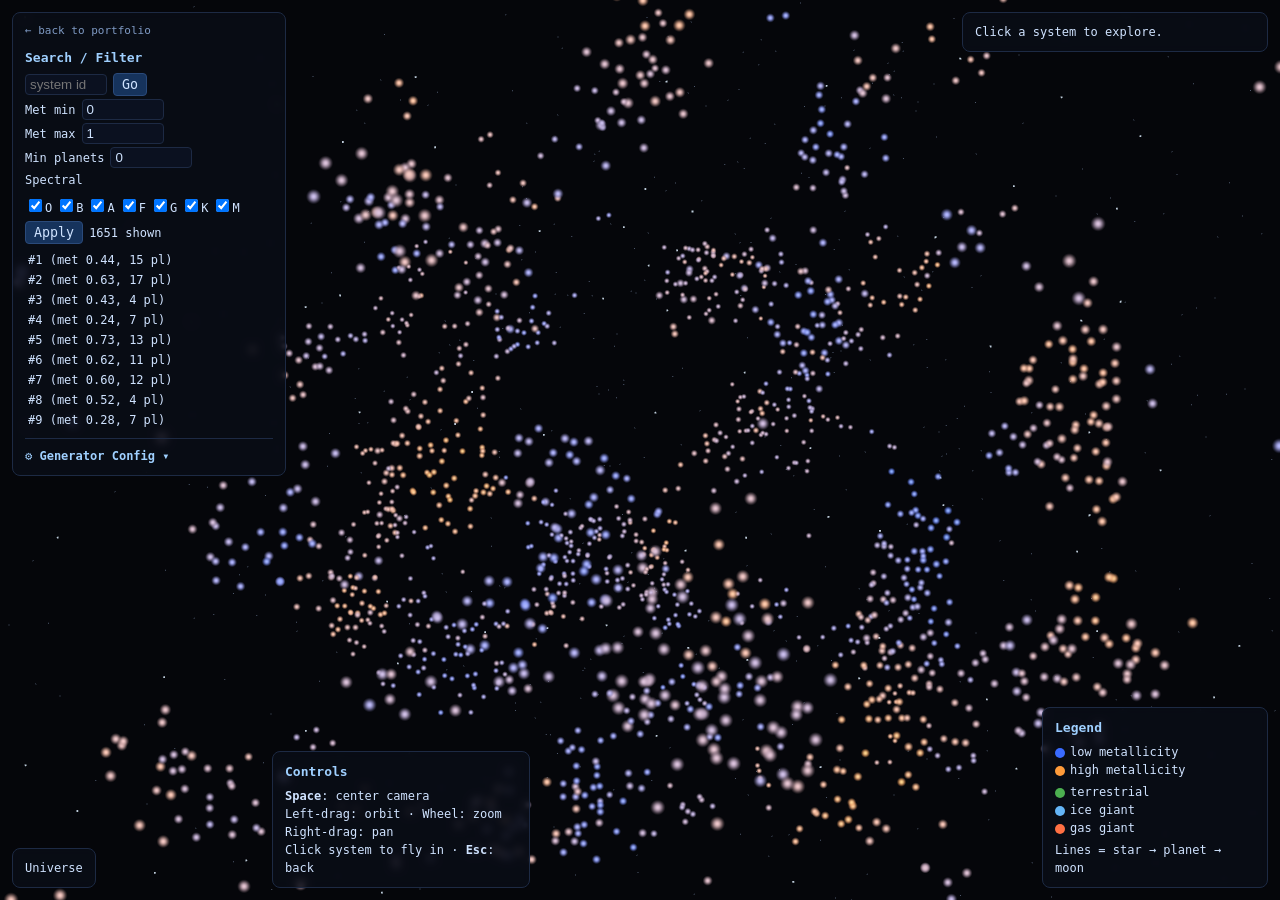
==== html/index.html @ fc5ebceb "Update web viewer to the version used on the portfolio site Replaces html/universe.html with the por" ====
<!DOCTYPE html>
<html lang="en">
<head>
<meta charset="utf-8"/>
<meta name="viewport" content="width=device-width, initial-scale=1"/>
<title>Procedural Galaxy Explorer</title>
<style>
html,body{margin:0;height:100%;background:#05060a;color:#cfe3ff;
  font-family:ui-monospace,Menlo,Consolas,monospace;overflow:hidden}
#container{position:fixed;inset:0}
.panel{position:fixed;background:rgba(10,14,24,0.82);border:1px solid #1d2a44;
  border-radius:8px;padding:10px 12px;backdrop-filter:blur(4px);font-size:12px;line-height:1.5}
#info{top:12px;right:12px;width:280px;max-height:72vh;overflow:auto}
#search{top:12px;left:12px;width:248px;max-height:90vh;overflow:auto}
#breadcrumb{bottom:12px;left:12px}
#legend{bottom:12px;right:12px;width:200px}
#controls{bottom:12px;left:272px;width:232px}
#tooltip{position:fixed;display:none;pointer-events:none;background:rgba(10,14,24,0.9);
  border:1px solid #2a4a7a;border-radius:6px;padding:4px 7px;font-size:11px;color:#cfe3ff;z-index:10}
h3{margin:0 0 6px;font-size:13px;color:#9fd0ff}
hr{border:none;border-top:1px solid #1d2a44;margin:8px 0}
table{border-collapse:collapse;width:100%}
td{padding:1px 4px;vertical-align:top}
td.k{color:#7f9bc4;width:44%}
input[type=number],input[type=text]{width:72px;background:#0b1120;color:#cfe3ff;
  border:1px solid #1d2a44;border-radius:4px;padding:2px 4px}
input.wide{width:90px}
button{background:#16335c;color:#cfe3ff;border:1px solid #2a4a7a;border-radius:4px;
  padding:3px 8px;cursor:pointer;font-family:inherit}
button:hover{background:#1d447d}
button:disabled{opacity:0.5;cursor:not-allowed}
.sw{display:inline-block;width:10px;height:10px;border-radius:50%;margin-right:5px;vertical-align:middle}
#matchList{margin-top:6px;max-height:180px;overflow:auto}
#matchList div{cursor:pointer;padding:1px 3px;border-radius:3px}
#matchList div:hover{background:#16335c}
label{display:inline-block;margin:1px 4px 1px 0}
.row{display:flex;gap:6px;align-items:center;margin:3px 0;flex-wrap:wrap}
.row span{white-space:nowrap}
#cfgToggle{cursor:pointer;user-select:none;color:#9fd0ff;font-weight:bold}
#cfgBody{display:none;margin-top:6px}
#cfgBody.open{display:block}
#regenBtn{margin-top:8px;width:100%}
#statsLine{margin-top:5px;color:#7f9bc4;font-size:11px}
#loading{position:fixed;inset:0;z-index:100;background:#05060a;
  display:flex;align-items:center;justify-content:center;flex-direction:column;gap:14px}
#loading h2{color:#9fd0ff;margin:0;font-size:16px;font-family:ui-monospace,Menlo,Consolas,monospace}
#loading-detail{color:#7f9bc4;font-size:11px;min-height:14px}
.spinner{width:36px;height:36px;border:3px solid #1d2a44;border-top-color:#9fd0ff;
  border-radius:50%;animation:spin 0.8s linear infinite}
@keyframes spin{to{transform:rotate(360deg)}}
.body-item{cursor:pointer;padding:2px 5px;border-radius:3px;display:flex;gap:6px;align-items:center}
.body-item:hover{background:#16335c}
.body-item.sel{background:#1d447d}
</style>
</head>
<body>

<div id="loading">
  <div class="spinner"></div>
  <h2>Generating Galaxy…</h2>
  <div id="loading-detail"></div>
</div>

<div id="container"></div>
<div id="tooltip"></div>

<div id="search" class="panel">
  <a href="/projects/galaxy/" style="display:block;margin-bottom:8px;color:#7f9bc4;font-size:11px;text-decoration:none;">← back to portfolio</a>
  <h3>Search / Filter</h3>
  <div class="row"><input id="sysId" type="text" placeholder="system id"/><button id="goId">Go</button></div>
  <div class="row"><span>Met min</span><input id="metMin" type="number" step="0.05" min="0" max="1" value="0"/></div>
  <div class="row"><span>Met max</span><input id="metMax" type="number" step="0.05" min="0" max="1" value="1"/></div>
  <div class="row"><span>Min planets</span><input id="minP" type="number" min="0" max="20" value="0"/></div>
  <div class="row"><span>Spectral</span><span id="specBoxes"></span></div>
  <div class="row"><button id="applyF">Apply</button><span id="matchCount"></span></div>
  <div id="matchList"></div>

  <hr/>

  <div id="cfgToggle">⚙ Generator Config ▾</div>
  <div id="cfgBody">
    <div class="row"><span>Seed</span><input id="cfg-seed" type="number" value="125" class="wide"/></div>
    <div class="row"><span>Cluster scale</span><input id="cfg-clusterScale" type="number" step="0.5" min="0.5" value="5" class="wide"/></div>
    <div class="row"><span>Noise octaves</span><input id="cfg-octaves" type="number" min="1" max="6" value="1" class="wide"/></div>
    <div class="row"><span>Lattice res</span><input id="cfg-latticeRes" type="number" min="10" max="80" value="50" class="wide"/></div>
    <div class="row"><span>Density thresh</span><input id="cfg-densityThresh" type="number" step="0.05" min="0" max="1" value="0.5" class="wide"/></div>
    <div class="row"><span>H thresh</span><input id="cfg-HThresh" type="number" step="0.05" min="0" max="1" value="0.3" class="wide"/></div>
    <div class="row"><span>He thresh</span><input id="cfg-HeThresh" type="number" step="0.05" min="0" max="1" value="0.3" class="wide"/></div>
    <div class="row"><span>Max stars/sys</span><input id="cfg-maxStars" type="number" min="1" max="3" value="3" class="wide"/></div>
    <div class="row"><span>Min orbit (AU)</span><input id="cfg-minOrbit" type="number" step="0.01" min="0.01" value="0.05" class="wide"/></div>
    <div class="row"><span>Max orbit (AU)</span><input id="cfg-maxOrbit" type="number" min="1" value="30" class="wide"/></div>
    <div class="row"><span>Rotation</span><input id="cfg-rotSpeed" type="number" step="0.1" min="0" max="5" value="0.5" class="wide"/></div>
    <button id="regenBtn">↻ Regenerate</button>
    <div id="statsLine"></div>
  </div>
</div>

<div id="info" class="panel">Click a system to explore.</div>

<div id="breadcrumb" class="panel">
  <span id="crumb">Universe</span>
  <button id="backBtn" style="display:none">&#8592; Back</button>
</div>

<div id="controls" class="panel">
  <h3>Controls</h3>
  <div><b>Space</b>: center camera</div>
  <div>Left-drag: orbit &middot; Wheel: zoom</div>
  <div>Right-drag: pan</div>
  <div>Click system to fly in &middot; <b>Esc</b>: back</div>
</div>

<div id="legend" class="panel">
  <h3>Legend</h3>
  <div><span class="sw" style="background:#3a6bff"></span>low metallicity</div>
  <div><span class="sw" style="background:#ff9b3a"></span>high metallicity</div>
  <div style="margin-top:4px"><span class="sw" style="background:#4caf50"></span>terrestrial</div>
  <div><span class="sw" style="background:#64b5f6"></span>ice giant</div>
  <div><span class="sw" style="background:#ff7043"></span>gas giant</div>
  <div style="margin-top:4px">Lines = star → planet → moon</div>
</div>

<script src="./viewer/three.min.js"></script>
<script src="./viewer/OrbitControls.js"></script>
<script>
'use strict';

// xorshift32 algorithm
function makePRNG(seed) {
  let s = ((seed | 0) >>> 0) || 1;
  function next() {
    s ^= s << 13; s ^= s >>> 17; s ^= s << 5;
    return (s >>> 0) / 4294967296;
  }
  return {
    next,
      // returns seeded random num between [a,b)
    uniform(a, b) { return a + next() * (b - a); },
      // returns random integer between [lo,hi)
    int(lo, hi)   { return lo + ((next() * (hi - lo)) | 0); },
      // fisher-yates :: seeded array shuffle
    shuffle(arr) { 
      for (let i = arr.length - 1; i > 0; i--) {
        const j = (next() * (i + 1)) | 0;
        const t = arr[i]; arr[i] = arr[j]; arr[j] = t;
      }
    },
      // Knuth's algorithm returns values whose average tends to lam
      // lambda is both mean and variance so larger numbers produce a bigger standard deviation (sqrt(lam))
    poisson(lam) {
      if (lam <= 0) return 0;
      const L = Math.exp(-Math.min(lam, 500));
      let k = 0, p = 1;
      do { k++; p *= next(); } while (p > L && k < 200);
      return k - 1;
    }
  };
}

  // Perlin's ORIGINAL (wow) permutation table
const _PBASE = [
  151,160,137, 91, 90, 15,131, 13,201, 95, 96, 53,194,233,  7,225,
  140, 36,103, 30, 69,142,  8, 99, 37,240, 21, 10, 23,190,  6,148,
  247,120,234, 75,  0, 26,197, 62, 94,252,219,203,117, 35, 11, 32,
   57,177, 33, 88,237,149, 56, 87,174, 20,125,136,171,168, 68,175,
   74,165, 71,134,139, 48, 27,166, 77,146,158,231, 83,111,229,122,
   60,211,133,230,220,105, 92, 41, 55, 46,245, 40,244,102,143, 54,
   65, 25, 63,161,  1,216, 80, 73,209, 76,132,187,208, 89, 18,169,
  200,196,135,130,116,188,159, 86,164,100,109,198,173,186,  3, 64,
   52,217,226,250,124,123,  5,202, 38,147,118,126,255, 82, 85,212,
  207,206, 59,227, 47, 16, 58, 17,182,189, 28, 42,223,183,170,213,
  119,248,152,  2, 44,154,163, 70,221,153,101,155,167, 43,172,  9,
  129, 22, 39,253, 19, 98,108,110, 79,113,224,232,178,185,112,104,
  218,246, 97,228,251, 34,242,193,238,210,144, 12,191,179,162,241,
   81, 51,145,235,249, 14,239,107, 49,192,214, 31,181,199,106,157,
  184, 84,204,176,115,121, 50, 45,127,  4,150,254,138,236,205, 93,
  222,114, 67, 29, 24, 72,243,141,128,195, 78, 66,215, 61,156,180
];

  // typed array containing permutation table twice, one after each other to avoid overflow
const _P = new Uint8Array(512);
for (let i = 0; i < 256; i++) _P[i] = _P[i + 256] = _PBASE[i];

  // smooths the blend factors such that 1x1x1 cube seams aren't clear sudden changes in angle
function _fade(t) { return t * t * t * (t * (t * 6 - 15) + 10); }
  // uses lerp to return value of t between a,b where t=0 is a, t=1 is b, t=0.5 is half way
function _lp(t, a, b) { return a + t * (b - a); }
function _grad(h, x, y, z) {
  h &= 15;
  const u = h < 8 ? x : y, v = h < 4 ? y : (h === 12 || h === 14 ? x : z);
  return ((h & 1) ? -u : u) + ((h & 2) ? -v : v);
}
function _raw3(x, y, z) {
  const xi = Math.floor(x) & 255, yi = Math.floor(y) & 255, zi = Math.floor(z) & 255;
  const xf = x - Math.floor(x), yf = y - Math.floor(y), zf = z - Math.floor(z);
  const u = _fade(xf), v = _fade(yf), w = _fade(zf);
  const A = _P[xi]+yi, B = _P[xi+1]+yi;
  const AA = _P[A]+zi, AB = _P[A+1]+zi, BA = _P[B]+zi, BB = _P[B+1]+zi;
  return _lp(w,
    _lp(v, _lp(u,_grad(_P[AA],   xf,   yf,   zf),_grad(_P[BA],   xf-1,yf,   zf)),
           _lp(u,_grad(_P[AB],   xf,   yf-1, zf),_grad(_P[BB],   xf-1,yf-1,zf))),
    _lp(v, _lp(u,_grad(_P[AA+1],xf,   yf,   zf-1),_grad(_P[BA+1],xf-1,yf,   zf-1)),
           _lp(u,_grad(_P[AB+1],xf,   yf-1, zf-1),_grad(_P[BB+1],xf-1,yf-1,zf-1))));
}
function perlin01(x, y, z, base, octaves) {
  let val = 0, amp = 1, freq = 1, maxA = 0;
  for (let o = 0; o < octaves; o++) {
    val += _raw3(x*freq + base, y*freq + base, z*freq + base) * amp;
    maxA += amp; amp *= 0.5; freq *= 2;
  }
  return (val / maxA + 1) * 0.5;
}

function generateLattice(cfg) {
  const {seed, clusterScale, elementOctaves, latticeResolution: N} = cfg;
  const steps = new Float64Array(N);
  for (let i = 0; i < N; i++)
    steps[i] = Math.round(i / (N-1) * clusterScale * 100) / 100;

  const size = N*N*N;
  const density=new Float32Array(size), H=new Float32Array(size), He=new Float32Array(size),
        C=new Float32Array(size), O=new Float32Array(size), met=new Float32Array(size);

  for (let zi=0; zi<N; zi++) for (let yi=0; yi<N; yi++) for (let xi=0; xi<N; xi++) {
    const idx = zi*N*N + yi*N + xi;
    const sx=steps[xi], sy=steps[yi], sz=steps[zi];
    const d = perlin01(sx, sy, sz, seed+6, elementOctaves);
    density[idx] = d;
    C[idx]   = perlin01(sx, sy, sz, seed+1, elementOctaves) * d;
    O[idx]   = perlin01(sx, sy, sz, seed+2, elementOctaves) * d;
    He[idx]  = perlin01(sx, sy, sz, seed+3, elementOctaves) * d;
    H[idx]   = perlin01(sx, sy, sz, seed+4, elementOctaves) * d;
    met[idx] = perlin01(sx, sy, sz, seed+5, elementOctaves);
  }
  return {density, H, He, C, O, met, N, steps};
}

function generateSystems(lattice, rng, cfg) {
  const {density, H, He, C, O, met, N} = lattice;
  const {densityThreshold, HThreshold, HeThreshold} = cfg;
  const universeSize = 1000;
  const cellSize = universeSize / N;

  const candidates = [];
  for (let idx = 0; idx < N*N*N; idx++) {
    if (density[idx] <= densityThreshold) continue;
    if (H[idx] <= HThreshold) continue;
    if (He[idx] <= HeThreshold) continue;
    candidates.push(idx);
  }
  rng.shuffle(candidates);

  const systems = [];
  for (const idx of candidates) {
    if (rng.next() > density[idx] * H[idx] * He[idx]) continue;
    const zi=(idx/(N*N))|0, rem=idx%(N*N), yi=(rem/N)|0, xi=rem%N;
    const maxOff = cellSize * 0.4;
    systems.push({
      id: systems.length+1,
      x: xi*cellSize + rng.uniform(-maxOff, maxOff),
      y: yi*cellSize + rng.uniform(-maxOff, maxOff),
      z: zi*cellSize + rng.uniform(-maxOff, maxOff),
      density: density[idx], H: H[idx], He: He[idx],
      C: C[idx], O: O[idx], metallicity: met[idx]
    });
  }
  return systems;
}

function _powerLawIntegral(lo, hi, alpha) {
  if (alpha === 1) return Math.log(hi/lo);
  const e = 1-alpha; return (Math.pow(hi,e)-Math.pow(lo,e))/e;
}

function _samplePL(rng, lo, hi, alpha) {
  const e = 1-alpha;
  return Math.pow(Math.pow(lo,e)+rng.next()*(Math.pow(hi,e)-Math.pow(lo,e)), 1/e);
}

function _starMass(rng) {
  const lW = _powerLawIntegral(0.179, 0.50, 1.3);
  const hW = Math.pow(0.5, 2.3-1.3) * _powerLawIntegral(0.50, 31.0, 2.3);
  return rng.next() < lW/(lW+hW)
    ? _samplePL(rng, 0.179, 0.50, 1.3)
    : _samplePL(rng, 0.50, 31.0, 2.3);
}

function _starLuminosity(m) {
  const lm = Math.log10(m);
  if (m <= 0.45) return Math.pow(10, 2.028*lm - 0.976);
  if (m <= 0.72) return Math.pow(10, 4.572*lm - 0.102);
  if (m <= 1.05) return Math.pow(10, 5.743*lm - 0.007);
  if (m <= 2.40) return Math.pow(10, 4.329*lm + 0.010);
  if (m <= 7.0)  return Math.pow(10, 3.967*lm + 0.093);
  return Math.pow(10, 2.865*lm + 1.105);
}

function _starTemperature(mass, luminosity, radius) {
  if (mass > 1.5) {
    const lm = Math.log10(mass);
    return Math.pow(10, -0.170*lm*lm + 0.888*lm + 3.671);
  }
  return 5772 * Math.pow(luminosity / (radius*radius), 0.25);
}

function _starRadius(mass, luminosity) {
  if (mass <= 1.5)
    return 0.438*mass*mass + 0.479*mass + 0.075;
  const temp = _starTemperature(mass);
  return Math.sqrt(luminosity / Math.pow(temp/5772, 4));
}

function _starSpectralType(t) {
  if (t >= 30000) return 'O'; if (t >= 10000) return 'B'; if (t >= 7500) return 'A';
  if (t >= 6000)  return 'F'; if (t >= 5200)  return 'G'; if (t >= 3700) return 'K';
  return 'M';
}

function _generateStar(rng, system) {
  const mass = _starMass(rng);
  const luminosity = _starLuminosity(mass);
  let radius, temperature;
  if (mass <= 1.5) {
    radius = _starRadius(mass, luminosity);
    temperature = _starTemperature(mass, luminosity, radius);
  } else {
    temperature = _starTemperature(mass);
    radius = _starRadius(mass, luminosity);
  }
  return {mass, luminosity, radius, temperature,
    spectral_type: _starSpectralType(temperature),
    metallicity: system.metallicity};
}

function generateStars(rng, systems, cfg) {
  const stars = [];
  for (let si = 0; si < systems.length; si++) {
    const sys = systems[si];
    const n = rng.int(1, cfg.maxStarsPerSystem+1);
    for (let sn = 0; sn < n; sn++) {
      const s = _generateStar(rng, sys);
      stars.push({
        id: stars.length+1, system_id: sys.id, star_number: sn,
        mass: s.mass, luminosity: s.luminosity, radius: s.radius,
        temperature: s.temperature, spectral_type: s.spectral_type,
        metallicity: s.metallicity
      });
    }
  }
  return stars;
}

function _planetCount(star, rng) {
  const m = star.mass;
  let e = m < 0.6 ? 5 : m < 1.0 ? 4 : m < 1.5 ? 3.5 : 3.0;
  e *= 0.75 + 0.5*star.metallicity;
  return Math.max(1, Math.min(rng.poisson(e), 10));
}

function _snowLine(star) { return 2.7 * Math.sqrt(star.luminosity); }

function _orbitalDistances(count, star, rng, cfg) {
  const mn = cfg.minOrbitalDistance, mx = cfg.maxOrbitalDistance;
  if (count === 1) return [rng.uniform(mn, mx)];
  const d = [rng.uniform(mn, Math.min(0.5, mx))];
  const ratio = rng.uniform(1.5, 2.5);
  for (let i = 1; i < count; i++) {
    const nx = d[d.length-1] * ratio;
    if (nx > mx) break;
    d.push(nx);
  }
  return d;
}

function _planetMass(star, od, rng) {
  const snow = _snowLine(star);
  const mf = 0.6 + 0.8*star.metallicity;
  const mn = od < snow ? 0.1 : 1.0;
  const mx = od < snow ? 10.0 : 4000.0;
  const raw = Math.pow(10, rng.uniform(Math.log10(mn), Math.log10(mx)));
  return Math.max(0.1, Math.min(raw * mf, 4000));
}

function _planetType(mass, od, star) {
  const snow = _snowLine(star);
  if (mass < 10) return 'terrestrial';
  if (od >= snow && mass < 100) return 'ice_giant';
  return 'gas_giant';
}

function _planetRadius(mass) {
  if (mass < 2.04)  return 1.008 * Math.pow(mass,  0.279);
  if (mass < 132)   return 1.008 * Math.pow(mass,  0.589);
  return 11 * Math.pow(mass, -0.044);
}

function _albedo(type, rng) {
  if (type === 'terrestrial') return rng.uniform(0.1, 0.6);
  if (type === 'ice_giant')   return rng.uniform(0.2, 0.7);
  return rng.uniform(0.2, 0.6);
}

function _planetTemp(lum, od, albedo) {
  return 278.5 * Math.pow(lum, 0.25) * Math.pow(1-albedo, 0.25) / Math.sqrt(od);
}

function _generatePlanet(star, orbitalOrder, od, rng) {
  const mass   = _planetMass(star, od, rng);
  const type   = _planetType(mass, od, star);
  const radius = _planetRadius(mass);
  const albedo = _albedo(type, rng);
  const temp   = _planetTemp(star.luminosity, od, albedo);
  return {orbital_order: orbitalOrder, orbital_distance: od,
    mass, radius, planet_type: type, albedo, temperature: temp};
}

function _generatePlanets(star, rng, cfg) {
  const count = _planetCount(star, rng);
  const dists = _orbitalDistances(count, star, rng, cfg);
  const planets = [];
  for (let i = 0; i < dists.length; i++)
    planets.push(_generatePlanet(star, i+1, dists[i], rng));
  return planets;
}

function generateAllPlanets(stars, rng, cfg) {
  const planets = []; let pid = 1;
  for (const star of stars) {
    for (const p of _generatePlanets(star, rng, cfg)) {
      planets.push({id: pid++, system_id: star.system_id, star_id: star.id, ...p});
    }
  }
  return planets;
}

function _moonCount(planet, rng) {
  const lam = planet.planet_type === 'gas_giant' ? 5
            : planet.planet_type === 'ice_giant'  ? 2 : 0.15;
  return Math.min(rng.poisson(lam), 12);
}

function _moonMass(planet, rng) {
  return planet.mass * Math.pow(10, rng.uniform(-5, Math.log10(0.02)));
}

function _moonRadius(mass) {
  return 1.008 * Math.pow(Math.max(mass, 1e-6), 0.279);
}

function _moonType(moonOD, planet, star) {
  return planet.orbital_distance > _snowLine(star) ? 'icy' : 'rocky';
}

function _moonOrbitalDistances(planet, star, count, rng) {
  if (count === 0) return [];
  const roche = 2.5 * planet.radius * 4.26e-5;
  // mirror viewer planetVR formula (0.22√r, clamped [0.12,0.60]) + MOON=150 scale
  const pvr   = Math.max(0.12, Math.min(0.60, 0.22 * Math.sqrt(Math.max(0.01, planet.radius))));
  const minD  = Math.max(roche, (pvr + 0.5) / 150);
  const hill  = 0.5 * planet.orbital_distance
                * Math.pow(planet.mass / (3 * star.mass * 333000), 1/3);
  const maxD  = Math.min(hill, minD * 60);
  if (maxD <= minD) return [];
  const dists = [];
  let d = minD * rng.uniform(1.0, 2.0);
  const ratio = rng.uniform(1.8, 3.2);
  for (let i = 0; i < count && d <= maxD; i++) {
    dists.push(d);
    d *= ratio * rng.uniform(0.8, 1.2);
  }
  return dists;
}

function _generateMoons(planet, star, rng) {
  const count = _moonCount(planet, rng);
  const dists = _moonOrbitalDistances(planet, star, count, rng);
  return dists.map((od, i) => {
    const mass = _moonMass(planet, rng);
    return {orbital_order: i+1, orbital_distance: od,
            mass, radius: _moonRadius(mass), moon_type: _moonType(od, planet, star)};
  });
}

function generateAllMoons(planets, starsById, rng) {
  const moons = []; let mid = 1;
  for (const planet of planets) {
    const star = starsById[planet.star_id];
    if (!star) continue;
    for (const m of _generateMoons(planet, star, rng))
      moons.push({id: mid++, planet_id: planet.id, star_id: planet.star_id,
                  system_id: planet.system_id, ...m});
  }
  return moons;
}

function generateUniverse(cfg) {
  const rng     = makePRNG(cfg.seed);
  const lattice = generateLattice(cfg);
  const systems = generateSystems(lattice, rng, cfg);
  const stars   = generateStars(rng, systems, cfg);
  const planets = generateAllPlanets(stars, rng, cfg);
  const starsById = Object.fromEntries(stars.map(s => [s.id, s]));
  const moons   = generateAllMoons(planets, starsById, rng);
  return {systems, stars, planets, moons, seed: cfg.seed};
}

// VIEWER
let _renderer=null, _animId=null, _camera=null;
let _exitSystemFn=null, _centerFn=null;
let rotSpeed=0.5;

function _disposeObj(obj) {
  if (obj.geometry) obj.geometry.dispose();
  if (obj.material) {
    const mats=Array.isArray(obj.material)?obj.material:[obj.material];
    mats.forEach(m=>{ if(m.map)m.map.dispose(); m.dispose(); });
  }
}
function _disposeGroup(g) { if(g) g.traverse(_disposeObj); }

function destroyViewer() {
  if (_animId!=null){cancelAnimationFrame(_animId);_animId=null;}
  if (_renderer){
    _renderer.dispose();
    if(_renderer.domElement.parentNode) _renderer.domElement.parentNode.removeChild(_renderer.domElement);
    _renderer=null;
  }
  _camera=null; _exitSystemFn=null;
}

function initViewer(DATA) {
  destroyViewer();

  const AU=6.0, MOON=150.0, GAP=0.45;
  const starVR  = r=>Math.max(0.30,Math.min(0.80,0.35*r));
  const planetVR= r=>Math.max(0.12,Math.min(0.60,0.22*Math.sqrt(Math.max(0.01,r))));

  let mode='universe', currentSys=null;
  let systemPoints=null, systemOrder=[];
  const bodyMeshMap={};
  const _bodyTime={value:0.0};

  const systems=DATA.systems;
  const starsBySys={}, planetsBySys={}, moonsByPlanet={}, sysById={}, planetCount={};
  systems.forEach(s=>{sysById[s.id]=s; planetCount[s.id]=0;});
  DATA.stars.forEach(st=>{
    if(!starsBySys[st.system_id]) starsBySys[st.system_id]=[];
    starsBySys[st.system_id].push(st);
  });
  DATA.planets.forEach(p=>{
    if(!planetsBySys[p.system_id]) planetsBySys[p.system_id]=[];
    planetsBySys[p.system_id].push(p);
    planetCount[p.system_id]=(planetCount[p.system_id]||0)+1;
  });
  DATA.moons.forEach(m=>{
    if(!moonsByPlanet[m.planet_id]) moonsByPlanet[m.planet_id]=[];
    moonsByPlanet[m.planet_id].push(m);
  });

  const container=document.getElementById('container');
  const scene=new THREE.Scene();
  scene.background=new THREE.Color(0x05060a);
  const camera=new THREE.PerspectiveCamera(60,innerWidth/innerHeight,0.1,500000);
  _camera=camera;

  const renderer=new THREE.WebGLRenderer({antialias:true});
  renderer.setPixelRatio(devicePixelRatio);
  renderer.setSize(innerWidth,innerHeight);
  container.appendChild(renderer.domElement);
  _renderer=renderer;

  const controls=new THREE.OrbitControls(camera,renderer.domElement);
  controls.enableDamping=true; controls.dampingFactor=0.08; controls.screenSpacePanning=true;

  const uHalf = systems.length>0
    ? systems.reduce((m,s)=>Math.max(m,s.x,s.y,s.z),0)*0.5
    : 500;
  const starDist = Math.max(6000, uHalf * 20);
  controls.minDistance = 0.5;
  controls.maxDistance = starDist * 0.7;

  const desiredTarget=new THREE.Vector3(uHalf,uHalf,uHalf);
  const desiredCam   =new THREE.Vector3(uHalf,uHalf*0.6,uHalf*3);
  camera.position.copy(desiredCam); controls.target.copy(desiredTarget);

  let flying=false;
  function startFlight(camPos,target){desiredCam.copy(camPos);desiredTarget.copy(target);flying=true;controls.enabled=false;}
  function cancelFlight(){if(flying){flying=false;controls.enabled=true;}}
  renderer.domElement.addEventListener('pointerdown',cancelFlight);
  renderer.domElement.addEventListener('wheel',cancelFlight,{passive:true});

  const clock=new THREE.Clock();

  // background starfield — separate seed keeps it stable across regenerations
  (function(){
    const srng=makePRNG(DATA.seed+99);
    const cx=uHalf, cy=uHalf, cz=uHalf;
    const mkLayer=(n, rLo, rHi, col, sz, op)=>{
      const pos=new Float32Array(n*3);
      for(let i=0;i<n;i++){
        const r=starDist*(rLo+srng.next()*(rHi-rLo));
        const t=srng.next()*Math.PI*2, ph=Math.acos(2*srng.next()-1);
        pos[i*3]=cx+r*Math.sin(ph)*Math.cos(t); pos[i*3+1]=cy+r*Math.cos(ph); pos[i*3+2]=cz+r*Math.sin(ph)*Math.sin(t);
      }
      const g=new THREE.BufferGeometry(); g.setAttribute('position',new THREE.BufferAttribute(pos,3));
      scene.add(new THREE.Points(g,new THREE.PointsMaterial({color:col,size:sz,sizeAttenuation:false,transparent:true,opacity:op})));
    };
    mkLayer(3500, 0.75, 1.0, 0x8899bb, 1.0, 0.55);
    mkLayer( 700, 0.60, 0.8, 0xddeeff, 1.8, 0.85);
  })();

  function discTexture(){
    const c=document.createElement('canvas'); c.width=c.height=64;
    const x=c.getContext('2d'), g=x.createRadialGradient(32,32,0,32,32,32);
    g.addColorStop(0,'rgba(255,255,255,1)'); g.addColorStop(0.4,'rgba(255,255,255,0.6)'); g.addColorStop(1,'rgba(255,255,255,0)');
    x.fillStyle=g; x.fillRect(0,0,64,64); return new THREE.CanvasTexture(c);
  }
  const disc=discTexture();

  const tooltip=document.getElementById('tooltip');
  function metColor(m){return new THREE.Color(0x3a6bff).lerp(new THREE.Color(0xff9b3a),Math.max(0,Math.min(1,m)));}
  const SPEC_COL={O:'#9bb0ff',B:'#aabfff',A:'#cad7ff',F:'#f8f7ff',G:'#fff4e8',K:'#ffd2a1',M:'#ffcc6f'};
  const PL_COL={terrestrial:0x4caf50,ice_giant:0x64b5f6,gas_giant:0xff7043};

  function buildSystems(list){
    systemOrder=list.map(s=>s.id);
    const pos=new Float32Array(list.length*3), col=new Float32Array(list.length*3);
    list.forEach((s,i)=>{
      pos[i*3]=s.x; pos[i*3+1]=s.y; pos[i*3+2]=s.z;
      const c=metColor(s.metallicity);
      col[i*3]=c.r; col[i*3+1]=c.g; col[i*3+2]=c.b;
    });
    const g=new THREE.BufferGeometry();
    g.setAttribute('position',new THREE.BufferAttribute(pos,3));
    g.setAttribute('color',new THREE.BufferAttribute(col,3));
    if(systemPoints){scene.remove(systemPoints);_disposeGroup(systemPoints);}
    const mat=new THREE.ShaderMaterial({
      uniforms:{uRef:{value:1500},uMin:{value:3},uMax:{value:16},uOpacity:{value:1}},
      vertexShader:[
        'attribute vec3 color;','varying vec3 vColor;','uniform float uRef,uMin,uMax;',
        'void main(){','  vColor=color;','  vec4 mv=modelViewMatrix*vec4(position,1.0);',
        '  float d=max(1.0,-mv.z);','  gl_PointSize=clamp(6.0*(uRef/d),uMin,uMax);',
        '  gl_Position=projectionMatrix*mv;','}'
      ].join('\n'),
      fragmentShader:[
        'varying vec3 vColor;','uniform float uOpacity;',
        'void main(){',
        '  vec2 c=gl_PointCoord-0.5;',
        '  float d=dot(c,c)*4.0;',
        '  if(d>1.0)discard;',
        '  float a=pow(1.0-d,1.5)*uOpacity;',
        '  vec3 col=vColor+vec3(0.25)*(1.0-d)*(1.0-d);',
        '  gl_FragColor=vec4(col,a);','}'
      ].join('\n'),
      transparent:true,depthWrite:false
    });
    systemPoints=new THREE.Points(g,mat);
    systemPoints.frustumCulled=false;
    scene.add(systemPoints);
  }

  let detailGroup=null;
  function clearDetail(){if(detailGroup){scene.remove(detailGroup);_disposeGroup(detailGroup);detailGroup=null;}}

  // deterministic per-planet rng for orbit phase and inclination
  function rngFor(seed){let s=(seed>>>0)||1; return()=>{s^=s<<13;s^=s>>>17;s^=s<<5;return(s>>>0)/4294967296;};}

  function orbitPoint(a,phase,incl){
    return new THREE.Vector3(a*Math.cos(phase),a*Math.sin(phase)*Math.cos(incl),a*Math.sin(phase)*Math.sin(incl));
  }
  function orbitRing(center,a,incl,n){
    const pts=[];
    for(let i=0;i<=n;i++){const th=i/n*Math.PI*2; pts.push(new THREE.Vector3(center.x+a*Math.cos(th),center.y+a*Math.sin(th)*Math.cos(incl),center.z+a*Math.sin(th)*Math.sin(incl)));}
    return new THREE.Line(new THREE.BufferGeometry().setFromPoints(pts),new THREE.LineBasicMaterial({color:0x4466aa,transparent:true,opacity:0.3}));
  }
  function edge(a,b,color){return new THREE.Line(new THREE.BufferGeometry().setFromPoints([a,b]),new THREE.LineBasicMaterial({color,transparent:true,opacity:0.35}));}
  function glowSprite(color,scale){
    const m=new THREE.SpriteMaterial({map:disc,color,transparent:true,opacity:0.26,depthWrite:false,blending:THREE.AdditiveBlending});
    const sp=new THREE.Sprite(m); sp.scale.set(scale,scale,scale); return sp;
  }

  const _VERT=`
    varying vec3 vW,vN,vL;
    void main(){
      vec4 w=modelMatrix*vec4(position,1.0);
      vW=w.xyz; vN=normalize(mat3(modelMatrix)*normal); vL=normalize(position);
      gl_Position=projectionMatrix*viewMatrix*w;
    }`;
  const _NOISE=`
    float _h(vec2 p){return fract(sin(dot(p,vec2(127.1,311.7)))*43758.5453);}
    float _n(vec2 p){
      vec2 i=floor(p),f=fract(p); f=f*f*(3.0-2.0*f);
      return mix(mix(_h(i),_h(i+vec2(1,0)),f.x),
                 mix(_h(i+vec2(0,1)),_h(i+vec2(1,1)),f.x),f.y);}
    float fbm(vec2 p,int o){float v=0.,a=.5;
      for(int i=0;i<8;i++){if(i>=o)break;v+=a*_n(p);p*=2.;a*=.5;}return v;}
    float _n3(vec3 p){
      vec3 i=floor(p),f=fract(p); f=f*f*(3.0-2.0*f);
      float n=i.x+i.y*57.+i.z*113.;
      return mix(
        mix(mix(_h(vec2(n,0.)),_h(vec2(n+1.,0.)),f.x),
            mix(_h(vec2(n+57.,0.)),_h(vec2(n+58.,0.)),f.x),f.y),
        mix(mix(_h(vec2(n+113.,0.)),_h(vec2(n+114.,0.)),f.x),
            mix(_h(vec2(n+170.,0.)),_h(vec2(n+171.,0.)),f.x),f.y),f.z);}
    float fbm3(vec3 p,int o){float v=0.,a=.5;
      for(int i=0;i<8;i++){if(i>=o)break;v+=a*_n3(p);p*=2.;a*=.5;}return v;}`;

  function starMat(hexCol){
    const c=new THREE.Color(hexCol);
    return new THREE.ShaderMaterial({
      uniforms:{uColor:{value:new THREE.Vector3(c.r,c.g,c.b)},
                uSeed:{value:Math.random()},uTime:_bodyTime},
      vertexShader:_VERT,
      fragmentShader:`
        ${_NOISE}
        varying vec3 vL;
        uniform vec3 uColor;
        uniform float uSeed,uTime;
        void main(){
          float ang=uTime*1.571+uSeed*6.283;
          float ca=cos(ang),sa=sin(ang);
          vec3 sp=vec3(vL.x*ca-vL.z*sa,vL.y,vL.x*sa+vL.z*ca)+uSeed*0.17;
          float surf=fbm3(sp*7.,4);
          float fine=fbm3(sp*18.+1.1,3);
          vec3 col=uColor*(0.80+0.20*surf)*(0.90+0.10*fine);
          gl_FragColor=vec4(col,1.0);
        }`
    });
  }

  function planetMat(type,hexCol,lightPos,seed){
    const c=new THREE.Color(hexCol);
    const lp=lightPos instanceof THREE.Vector3?lightPos:new THREE.Vector3();
    const s=(seed%99991)/99991.0;
    const frag={
      terrestrial:`
        ${_NOISE}
        varying vec3 vW,vN,vL;
        uniform vec3 uColor,uLight; uniform float uSeed,uTime;
        void main(){
          vec3 L=normalize(uLight-vW);
          float diff=max(0.,dot(vN,L));
          float light=0.45+0.55*diff;
          float ang=uTime*0.942+uSeed*6.283;
          float ca=cos(ang),sa=sin(ang);
          vec3 sp=vec3(vL.x*ca-vL.z*sa,vL.y,vL.x*sa+vL.z*ca)+uSeed*0.17;
          float land=fbm3(sp*3.2,4)*1.7-(0.60+uSeed*0.50);
          float detail=fbm3(sp*8.5+1.3,3);
          vec3 ocean=mix(vec3(0.04,0.14,0.56),vec3(0.10,0.38,0.54),uSeed*0.6);
          vec3 sand=mix(vec3(0.30,0.21,0.09),vec3(0.52,0.38,0.18),uSeed);
          vec3 vege=mix(vec3(0.09,0.38,0.07),vec3(0.22,0.44,0.10),uSeed);
          vec3 landC=mix(sand,vege,clamp(detail*(1.2-uSeed*0.9),0.,1.));
          vec3 col=mix(ocean,landC,smoothstep(-0.06,0.14,land));
          col=mix(col,uColor*0.4,0.10);
          gl_FragColor=vec4(col*light,1.0);
        }`,
      gas_giant:`
        ${_NOISE}
        varying vec3 vW,vN,vL;
        uniform vec3 uColor,uLight; uniform float uSeed,uTime;
        void main(){
          vec3 L=normalize(uLight-vW);
          float diff=max(0.,dot(vN,L));
          float light=0.45+0.55*diff;
          float ang=uTime*0.753+uSeed*6.283;
          float ca=cos(ang),sa=sin(ang);
          vec3 sp=vec3(vL.x*ca-vL.z*sa,vL.y,vL.x*sa+vL.z*ca);
          float bandFreq=18.+uSeed*9.;
          float warpStr=0.30+uSeed*0.25;
          float warp=fbm3(sp*4.,4)*warpStr;
          float band=sin((vL.y+warp)*bandFreq+fbm3(sp*2.,3)*1.5)*0.5+0.5;
          float detail=fbm3(sp*13.+uSeed,3);
          vec3 c1=uColor*0.72, c2=uColor*1.22, c3=vec3(0.94,0.90,0.80);
          vec3 col=mix(c1,c2,smoothstep(0.28,0.72,band));
          col=mix(col,c3,smoothstep(0.72,1.,band)*(0.4+uSeed*0.3));
          col*=0.84+0.16*detail;
          gl_FragColor=vec4(col*light,1.0);
        }`,
      ice_giant:`
        ${_NOISE}
        varying vec3 vW,vN,vL;
        uniform vec3 uColor,uLight; uniform float uSeed,uTime;
        void main(){
          vec3 L=normalize(uLight-vW);
          float diff=max(0.,dot(vN,L));
          float light=0.45+0.55*diff;
          float ang=uTime*0.628+uSeed*6.283;
          float ca=cos(ang),sa=sin(ang);
          vec3 sp=vec3(vL.x*ca-vL.z*sa,vL.y,vL.x*sa+vL.z*ca);
          float warpStr=0.40+uSeed*0.25;
          float warp=fbm3(sp*3.,3)*warpStr;
          float swirl=fbm3(sp*5.5+uSeed,4);
          float bandFreq=11.+uSeed*5.;
          float band=sin((vL.y+warp*0.5)*bandFreq)*0.5+0.5;
          vec3 c3=vec3(0.80+uSeed*0.12,0.89,0.97);
          vec3 c1=uColor*0.62, c2=uColor*1.28;
          vec3 col=mix(c1,c2,swirl);
          col=mix(col,c3,band*0.22);
          col*=0.87+0.13*fbm3(sp*19.,3);
          gl_FragColor=vec4(col*light,1.0);
        }`
    };
    return new THREE.ShaderMaterial({
      uniforms:{uColor:{value:new THREE.Vector3(c.r,c.g,c.b)},
                uLight:{value:lp.clone()},uSeed:{value:s},uTime:_bodyTime},
      vertexShader:_VERT,
      fragmentShader:frag[type]||frag.terrestrial
    });
  }

  function moonMat(isIcy,lightPos,seed){
    const lp=lightPos instanceof THREE.Vector3?lightPos:new THREE.Vector3();
    const s=(seed%99991)/99991.0;
    return new THREE.ShaderMaterial({
      uniforms:{uLight:{value:lp.clone()},uSeed:{value:s},
                uIcy:{value:isIcy?1.0:0.0},uTime:_bodyTime},
      vertexShader:_VERT,
      fragmentShader:`
        ${_NOISE}
        varying vec3 vW,vN,vL;
        uniform vec3 uLight; uniform float uSeed,uIcy,uTime;
        void main(){
          vec3 L=normalize(uLight-vW);
          float diff=max(0.,dot(vN,L));
          float light=0.40+0.60*diff;
          float ang=uTime*0.08+uSeed*6.283;
          float ca=cos(ang),sa=sin(ang);
          vec3 sp=vec3(vL.x*ca-vL.z*sa,vL.y,vL.x*sa+vL.z*ca)+uSeed*0.17;
          float surf=fbm3(sp*9.,4);
          float fine=fbm3(sp*22.+1.3,3);
          vec3 rocky=vec3(0.30,0.26,0.22)*(0.7+0.3*surf)*(0.88+0.12*fine);
          vec3 icy=vec3(0.70,0.78,0.88)*(0.8+0.2*surf)*(0.90+0.10*fine);
          vec3 col=mix(rocky,icy,uIcy);
          gl_FragColor=vec4(col*light,1.0);
        }`
    });
  }

  function cloudMat(type,lightPos,seed){
    const lp=lightPos instanceof THREE.Vector3?lightPos:new THREE.Vector3();
    const s=(seed%99991)/99991.0;
    // cloud composition per type: water-ice, ammonia-ice, methane-ice
    const cfg={
      terrestrial:{col:[0.95,0.96,0.98],thresh:0.57,alpha:0.58},
      gas_giant:  {col:[0.91,0.88,0.78],thresh:0.54,alpha:0.46},
      ice_giant:  {col:[0.82,0.88,0.94],thresh:0.64,alpha:0.30},
    }[type]||{col:[0.95,0.96,0.98],thresh:0.57,alpha:0.58};
    const [cr,cg,cb]=cfg.col;
    return new THREE.ShaderMaterial({
      uniforms:{uLight:{value:lp.clone()},uSeed:{value:s},uTime:_bodyTime,
                uCol:{value:new THREE.Vector3(cr,cg,cb)},
                uThresh:{value:cfg.thresh},uMaxAlpha:{value:cfg.alpha}},
      vertexShader:_VERT,
      fragmentShader:`
        ${_NOISE}
        varying vec3 vW,vN,vL;
        uniform vec3 uLight,uCol; uniform float uSeed,uTime,uThresh,uMaxAlpha;
        void main(){
          vec3 L=normalize(uLight-vW);
          float diff=max(0.,dot(vN,L));
          float light=0.50+0.50*diff;
          float ang=uTime*1.15+uSeed*6.283;
          float ca=cos(ang),sa=sin(ang);
          vec3 sp=vec3(vL.x*ca-vL.z*sa,vL.y,vL.x*sa+vL.z*ca)+uSeed*0.23;
          float c1=fbm3(sp*3.5,4);
          float c2=fbm3(sp*7.+0.8,3);
          float alpha=smoothstep(uThresh,uThresh+0.16,c1+c2*0.3)*uMaxAlpha*light;
          gl_FragColor=vec4(uCol,alpha);
        }`,
      transparent:true,
      depthWrite:false
    });
  }

  function enterSystem(sysId){
    const sys=sysById[sysId]; if(!sys)return;
    mode='system'; currentSys=sysId; clearDetail();
    Object.keys(bodyMeshMap).forEach(k=>delete bodyMeshMap[k]);
    const center=new THREE.Vector3(sys.x,sys.y,sys.z);
    detailGroup=new THREE.Group(); scene.add(detailGroup);

    const stars=starsBySys[sysId]||[];
    const starPos={}, starRadius={};
    let maxStarR=0.3;
    stars.forEach(st=>{ maxStarR=Math.max(maxStarR,starVR(st.radius)); });
    const starGlow=1.25*maxStarR;
    // chord between adjacent stars in ring: 2*R*sin(π/n) >= starGap
    const starGap = 2*starGlow + GAP;
    const sep = stars.length > 1
      ? starGap / (2 * Math.sin(Math.PI / stars.length))
      : 0;

    stars.forEach((st,i)=>{
      const ang=stars.length>1 ? i/stars.length*Math.PI*2 : 0;
      const pos=center.clone().add(new THREE.Vector3(Math.cos(ang)*sep,0,Math.sin(ang)*sep));
      starPos[st.id]=pos;
      const r=starVR(st.radius); starRadius[st.id]=r;
      const col=SPEC_COL[st.spectral_type]||'#ffffff';
      const mesh=new THREE.Mesh(new THREE.SphereGeometry(r,32,32),starMat(col));
      mesh.position.copy(pos); mesh.userData={type:'star',data:st,radius:r,bodyKey:'star-'+st.id};
      bodyMeshMap['star-'+st.id]=mesh;
      detailGroup.add(mesh);
      const gl=glowSprite(new THREE.Color(col),r*3.8); gl.position.copy(pos); detailGroup.add(gl);
    });

    const pl=(planetsBySys[sysId]||[]).slice().sort((a,b)=>a.orbital_distance-b.orbital_distance);
    const moonPad={};
    pl.forEach(p=>{
      moonPad[p.id]=(moonsByPlanet[p.id]||[]).reduce((m,mn)=>Math.max(m,mn.orbital_distance*MOON),0);
    });
    const orbits=[]; let prevA=null, prevR=0;
    pl.forEach(p=>{
      const rp=planetVR(p.radius), sr=starRadius[p.star_id]||maxStarR, mp=moonPad[p.id]||0;
      let a=Math.max(p.orbital_distance*AU, 1.25*sr+rp+mp+GAP);
      if(stars.length>1) a=Math.max(a, sep+sr+rp+mp+GAP);
      if(prevA!==null) a=Math.max(a, prevA+prevR+rp+mp+GAP);
      orbits.push(a); prevA=a; prevR=rp+mp;
    });

    let maxOrbit=1;
    // fibonacci sphere — cos(phase) evenly spaced, incl stepped by golden angle
    const goldenAngle = Math.PI * (3 - Math.sqrt(5));
    const n = pl.length;

    const placed = stars.map(st => ({pos: starPos[st.id].clone(), r: starRadius[st.id]}));

    pl.forEach((p,i)=>{
      const a=orbits[i];
      const starC = starPos[p.star_id] || center;
      const rand=rngFor((p.id*2654435761)>>>0); // keep for moons
      const r=planetVR(p.radius);

      const cosPhase = n > 1 ? 1 - 2*(i+0.5)/n : 0;
      const basePhase = Math.acos(Math.max(-1, Math.min(1, cosPhase)));
      let incl = i * goldenAngle;

      const rEff = r + (moonPad[p.id]||0);
      let pos = center.clone().add(orbitPoint(a, basePhase, incl));
      for (let k = 1; k < 32; k++) {
        if (placed.every(o => pos.distanceTo(o.pos) >= o.r + rEff + GAP)) break;
        incl = i * goldenAngle + k * goldenAngle;
        pos = center.clone().add(orbitPoint(a, basePhase, incl));
      }
      placed.push({pos, r: rEff});

      maxOrbit=Math.max(maxOrbit,a);
      const mesh=new THREE.Mesh(new THREE.SphereGeometry(r,24,24),planetMat(p.planet_type,PL_COL[p.planet_type]||0xffffff,starPos[p.star_id]||center,p.id));
      mesh.position.copy(pos); mesh.userData={type:'planet',data:p,radius:r,bodyKey:'planet-'+p.id};
      bodyMeshMap['planet-'+p.id]=mesh;
      detailGroup.add(mesh);
      const cm=new THREE.Mesh(new THREE.SphereGeometry(r*1.05,24,24),cloudMat(p.planet_type,starPos[p.star_id]||center,p.id));
      cm.position.copy(pos); detailGroup.add(cm);
      detailGroup.add(orbitRing(center,a,incl,80));
      detailGroup.add(edge(starC,pos,0x335588));
      (moonsByPlanet[p.id]||[]).forEach(mn=>{
        const mr=Math.max(0.001,mn.orbital_distance)*MOON;
        const ph2=rand()*Math.PI*2, ic2=rand()*Math.PI;
        const mp=pos.clone().add(orbitPoint(mr,ph2,ic2));
        const mr2=Math.max(0.06,planetVR(mn.radius)*0.6);
        const mmesh=new THREE.Mesh(new THREE.SphereGeometry(mr2,16,16),moonMat(mn.moon_type==='icy',starPos[p.star_id]||center,mn.id));
        mmesh.position.copy(mp); mmesh.userData={type:'moon',data:mn,radius:mr2,bodyKey:'moon-'+mn.id};
        bodyMeshMap['moon-'+mn.id]=mmesh;
        detailGroup.add(mmesh);
        detailGroup.add(orbitRing(pos,mr,ic2,40));
        detailGroup.add(edge(pos,mp,0x555555));
      });
    });

    const dist=Math.max(60,(maxOrbit+1.25*maxStarR)*1.5);
    const sysCamPos = center.clone().add(new THREE.Vector3(0,dist*0.3,dist));
    _centerFn = () => startFlight(sysCamPos.clone(), center.clone());
    startFlight(sysCamPos, center);
    controls.minDistance = maxStarR * 2;
    if(systemPoints){
      const K=120;
      systemPoints.scale.setScalar(K);
      systemPoints.position.copy(center.clone().multiplyScalar(1-K));
      systemPoints.material.uniforms.uOpacity.value=0;
    }
    showSystemInfo(sys);
    document.getElementById('backBtn').style.display='inline-block';
    document.getElementById('crumb').textContent='System #'+sysId;
  }

  function exitSystem(){
    controls.minDistance=0.5;
    mode='universe'; currentSys=null; clearDetail();
    if(systemPoints){
      systemPoints.scale.setScalar(1); systemPoints.position.set(0,0,0);
      systemPoints.material.uniforms.uOpacity.value=1;
    }
    startFlight(new THREE.Vector3(uHalf,uHalf*0.6,uHalf*3),new THREE.Vector3(uHalf,uHalf,uHalf));
    _centerFn = () => startFlight(new THREE.Vector3(uHalf,uHalf*0.6,uHalf*3), new THREE.Vector3(uHalf,uHalf,uHalf));
    document.getElementById('info').innerHTML='Click a system to explore.';
    document.getElementById('backBtn').style.display='none';
    document.getElementById('crumb').textContent='Universe';
  }
  _exitSystemFn=exitSystem;
  _centerFn = () => startFlight(new THREE.Vector3(uHalf,uHalf*0.6,uHalf*3), new THREE.Vector3(uHalf,uHalf,uHalf));

  const ray=new THREE.Raycaster();
  const mouse=new THREE.Vector2();
  let downXY=null;

  function nearestSystem(mx,my){
    const v=new THREE.Vector3(); let best=null, bestD=18;
    for(const id of systemOrder){
      const s=sysById[id]; v.set(s.x,s.y,s.z).project(camera);
      if(v.z>1)continue;
      const sx=(v.x*0.5+0.5)*innerWidth, sy=(-v.y*0.5+0.5)*innerHeight;
      const d=Math.hypot(sx-mx,sy-my);
      if(d<bestD){bestD=d;best=id;}
    }
    return best;
  }

  renderer.domElement.addEventListener('pointerdown',e=>{downXY=[e.clientX,e.clientY];});
  renderer.domElement.addEventListener('pointerup',e=>{
    if(!downXY)return;
    const dx=e.clientX-downXY[0], dy=e.clientY-downXY[1]; downXY=null;
    if(dx*dx+dy*dy>25)return;
    if(mode==='universe'&&systemPoints){
      const id=nearestSystem(e.clientX,e.clientY); if(id!=null)enterSystem(id);
    } else if(mode==='system'&&detailGroup){
      mouse.x=(e.clientX/innerWidth)*2-1; mouse.y=-(e.clientY/innerHeight)*2+1;
      ray.setFromCamera(mouse,camera);
      const hits=ray.intersectObjects(detailGroup.children,false).filter(h=>h.object.userData&&h.object.userData.type);
      if(hits.length){const o=hits[0].object; selectBodyByKey(o.userData.bodyKey);}
    }
  });

  renderer.domElement.addEventListener('pointermove',e=>{
    if(flying||mode!=='universe'){tooltip.style.display='none';return;}
    const id=nearestSystem(e.clientX,e.clientY);
    if(id==null){tooltip.style.display='none';return;}
    const s=sysById[id];
    tooltip.style.display='block';
    tooltip.style.left=(e.clientX+14)+'px'; tooltip.style.top=(e.clientY+14)+'px';
    tooltip.innerHTML='System #'+id+'<br>met '+s.metallicity.toFixed(2)+'<br>planets '+(planetCount[id]||0);
  });

  function focusBody(o){
    const p=o.position.clone(), r=o.userData.radius||1;
    const t=o.userData.type;
    const minMult = t==='star' ? 3.0 : t==='moon' ? 3.5 : 2.5;
    controls.minDistance=r*minMult;
    const dir=new THREE.Vector3().subVectors(camera.position,p).normalize();
    startFlight(p.clone().add(dir.multiplyScalar(Math.max(8,r*8+6))),p);
  }

  function row(k,v){return'<tr><td class="k">'+k+'</td><td>'+v+'</td></tr>';}

  function showSystemInfo(s){
    const stars=(starsBySys[s.id]||[]).slice().sort((a,b)=>a.mass-b.mass);
    const planets=(planetsBySys[s.id]||[]).slice().sort((a,b)=>a.orbital_distance-b.orbital_distance);
    let h='<h3>System #'+s.id+'</h3><table>'+
      row('metallicity',s.metallicity.toFixed(3))+row('density',s.density.toFixed(3))+
      row('H',s.H.toFixed(3))+row('He',s.He.toFixed(3))+row('C',s.C.toFixed(3))+row('O',s.O.toFixed(3))+
      row('stars',stars.length)+row('planets',planets.length)+
      '</table><hr>';
    stars.forEach(st=>{
      const col=SPEC_COL[st.spectral_type]||'#ffffff';
      h+=`<div class="body-item" data-key="star-${st.id}"><span class="sw" style="background:${col}"></span><span>${st.spectral_type} star — ${st.mass.toFixed(2)} M&#9737;</span></div>`;
      planets.filter(p=>p.star_id===st.id).forEach(p=>{
        const col=PL_COL[p.planet_type]||'#ffffff';
        h+=`<div class="body-item" data-key="planet-${p.id}" style="padding-left:14px"><span class="sw" style="background:${col}"></span><span>Planet ${p.orbital_order} — ${p.planet_type} — ${p.orbital_distance.toFixed(2)} AU</span></div>`;
        (moonsByPlanet[p.id]||[]).forEach(mn=>{
          h+=`<div class="body-item" data-key="moon-${mn.id}" style="padding-left:28px"><span class="sw" style="background:#aaaaaa"></span><span>${mn.moon_type} moon — ${mn.orbital_distance.toFixed(4)} AU</span></div>`;
        });
      });
    });
    h+='<hr><div id="bodyDetail" style="color:#7f9bc4">click a body above</div>';
    document.getElementById('info').innerHTML=h;
    document.querySelectorAll('#info .body-item').forEach(el=>{
      el.onclick=()=>selectBodyByKey(el.dataset.key);
    });
  }

  function selectBodyByKey(key){
    document.querySelectorAll('#info .body-item').forEach(el=>el.classList.toggle('sel',el.dataset.key===key));
    const mesh=bodyMeshMap[key];
    if(mesh){focusBody(mesh); showBodyInfo(mesh.userData.type,mesh.userData.data);}
  }

  function showBodyInfo(type,d){
    let h='<h3>'+(type==='star'?'Star #'+d.id:type==='planet'?'Planet (order '+d.orbital_order+')':'Moon #'+d.id)+'</h3><table>';
    if(type==='star')
      h+=row('system',d.system_id)+row('star #',d.star_number)+row('spectral',d.spectral_type)+
         row('mass',d.mass.toFixed(3)+' M&#9737;')+row('radius',d.radius.toFixed(3)+' R&#9737;')+
         row('temp',d.temperature.toFixed(0)+' K')+row('luminosity',d.luminosity.toFixed(3)+' L&#9737;')+
         row('metallicity',d.metallicity.toFixed(3));
    else if(type==='planet')
      h+=row('system',d.system_id)+row('star',d.star_id)+row('order',d.orbital_order)+
         row('type',d.planet_type)+row('mass',d.mass.toFixed(2)+' M&#8853;')+
         row('radius',d.radius.toFixed(2)+' R&#8853;')+row('temp',d.temperature.toFixed(0)+' K')+
         row('albedo',d.albedo.toFixed(2))+row('orbit',d.orbital_distance.toFixed(3)+' AU');
    else
      h+=row('planet',d.planet_id)+row('order',d.orbital_order)+
         row('mass',d.mass.toFixed(3))+row('radius',d.radius.toFixed(3))+
         row('orbit',d.orbital_distance.toFixed(4)+' AU');
    h+='</table>';
    const detail=document.getElementById('bodyDetail');
    if(detail) detail.innerHTML=h;
    else document.getElementById('info').innerHTML=h;
  }

  const SPECS=['O','B','A','F','G','K','M'];
  const specBox=document.getElementById('specBoxes');
  specBox.innerHTML='';
  SPECS.forEach(sp=>{
    const l=document.createElement('label'), cb=document.createElement('input');
    cb.type='checkbox'; cb.value=sp; cb.checked=true;
    l.appendChild(cb); l.appendChild(document.createTextNode(sp)); specBox.appendChild(l);
  });

  function applyFilter(){
    const metMin=+document.getElementById('metMin').value;
    const metMax=+document.getElementById('metMax').value;
    const minP=+document.getElementById('minP').value;
    const specs=Array.from(document.querySelectorAll('#specBoxes input:checked')).map(c=>c.value);
    const visible=systems.filter(s=>{
      if(s.metallicity<metMin||s.metallicity>metMax)return false;
      if((planetCount[s.id]||0)<minP)return false;
      if(specs.length<SPECS.length){
        const sp=(starsBySys[s.id]||[]).map(st=>st.spectral_type);
        if(!sp.some(x=>specs.includes(x)))return false;
      }
      return true;
    });
    buildSystems(visible);
    document.getElementById('matchCount').textContent=visible.length+' shown';
    const ml=document.getElementById('matchList'); ml.innerHTML='';
    visible.slice(0,200).forEach(s=>{
      const d=document.createElement('div');
      d.textContent='#'+s.id+' (met '+s.metallicity.toFixed(2)+', '+(planetCount[s.id]||0)+' pl)';
      d.onclick=()=>enterSystem(s.id); ml.appendChild(d);
    });
  }

  document.getElementById('applyF').onclick=applyFilter;
  document.getElementById('backBtn').onclick=exitSystem;
  document.getElementById('goId').onclick=()=>{
    const v=parseInt(document.getElementById('sysId').value,10);
    if(sysById[v])enterSystem(v);
  };

  // getDelta every frame so dt never accumulates during flight
  function animate(){
    _animId=requestAnimationFrame(animate);
    const dt=Math.min(clock.getDelta(),0.05);
    _bodyTime.value+=dt*rotSpeed;
    if(flying){
      controls.target.lerp(desiredTarget,0.18);
      camera.position.lerp(desiredCam,0.18);
      camera.lookAt(controls.target);
      if(camera.position.distanceTo(desiredCam)<0.06&&controls.target.distanceTo(desiredTarget)<0.06){
        flying=false;
        controls.target.copy(desiredTarget);
        camera.position.copy(desiredCam);
        controls.enabled=true;
      }
    } else {
      controls.update();
    }
    renderer.render(scene,camera);
  }

  applyFilter();
  animate();
}

(function(){
  function typing(){return document.activeElement&&/INPUT|TEXTAREA/.test(document.activeElement.tagName);}
  window.addEventListener('keydown',e=>{
    if(typing())return;
    if(e.code==='Space'){ e.preventDefault(); if(_centerFn)_centerFn(); return; }
    if(e.key==='Escape'&&_exitSystemFn){ _exitSystemFn(); return; }
  });
  window.addEventListener('resize',()=>{
    if(_camera&&_renderer){
      _camera.aspect=innerWidth/innerHeight;
      _camera.updateProjectionMatrix();
      _renderer.setSize(innerWidth,innerHeight);
    }
  });
})();

function readCfg(){
  return {
    seed:               +document.getElementById('cfg-seed').value,
    clusterScale:       +document.getElementById('cfg-clusterScale').value,
    elementOctaves:     Math.max(1, +document.getElementById('cfg-octaves').value|0),
    latticeResolution:  Math.max(5, Math.min(80, +document.getElementById('cfg-latticeRes').value|0)),
    densityThreshold:   +document.getElementById('cfg-densityThresh').value,
    HThreshold:         +document.getElementById('cfg-HThresh').value,
    HeThreshold:        +document.getElementById('cfg-HeThresh').value,
    maxStarsPerSystem:  Math.max(1, +document.getElementById('cfg-maxStars').value|0),
    minOrbitalDistance: +document.getElementById('cfg-minOrbit').value,
    maxOrbitalDistance: +document.getElementById('cfg-maxOrbit').value,
  };
}

document.getElementById('cfg-rotSpeed').addEventListener('input',e=>{
  rotSpeed=parseFloat(e.target.value)||0;
});

document.getElementById('cfgToggle').addEventListener('click',()=>{
  const body=document.getElementById('cfgBody'), open=body.classList.toggle('open');
  document.getElementById('cfgToggle').textContent=open?'⚙ Generator Config ▴':'⚙ Generator Config ▾';
});

document.getElementById('regenBtn').addEventListener('click',()=>{
  document.getElementById('regenBtn').disabled=true;
  setTimeout(()=>document.getElementById('regenBtn').disabled=false,2000);
  runGeneration(readCfg());
});

function runGeneration(cfg){
  const ld=document.getElementById('loading'), det=document.getElementById('loading-detail');
  ld.style.display='flex';
  det.textContent='Seed: '+cfg.seed+' · Lattice: '+cfg.latticeResolution+'³';
  // yield so the loading screen paints before the blocking computation
  requestAnimationFrame(()=>requestAnimationFrame(()=>{
    try {
      const data=generateUniverse(cfg);
      initViewer(data);
      document.getElementById('info').innerHTML='Click a system to explore.';
      document.getElementById('statsLine').textContent=
        data.systems.length+' systems · '+data.stars.length+' stars · '+data.planets.length+' planets';
    } catch(err) {
      document.getElementById('info').innerHTML='<span style="color:#ff7043">Generation error: '+err.message+'</span>';
      console.error(err);
    }
    ld.style.display='none';
  }));
}

runGeneration(readCfg());
</script>
</body>
</html>
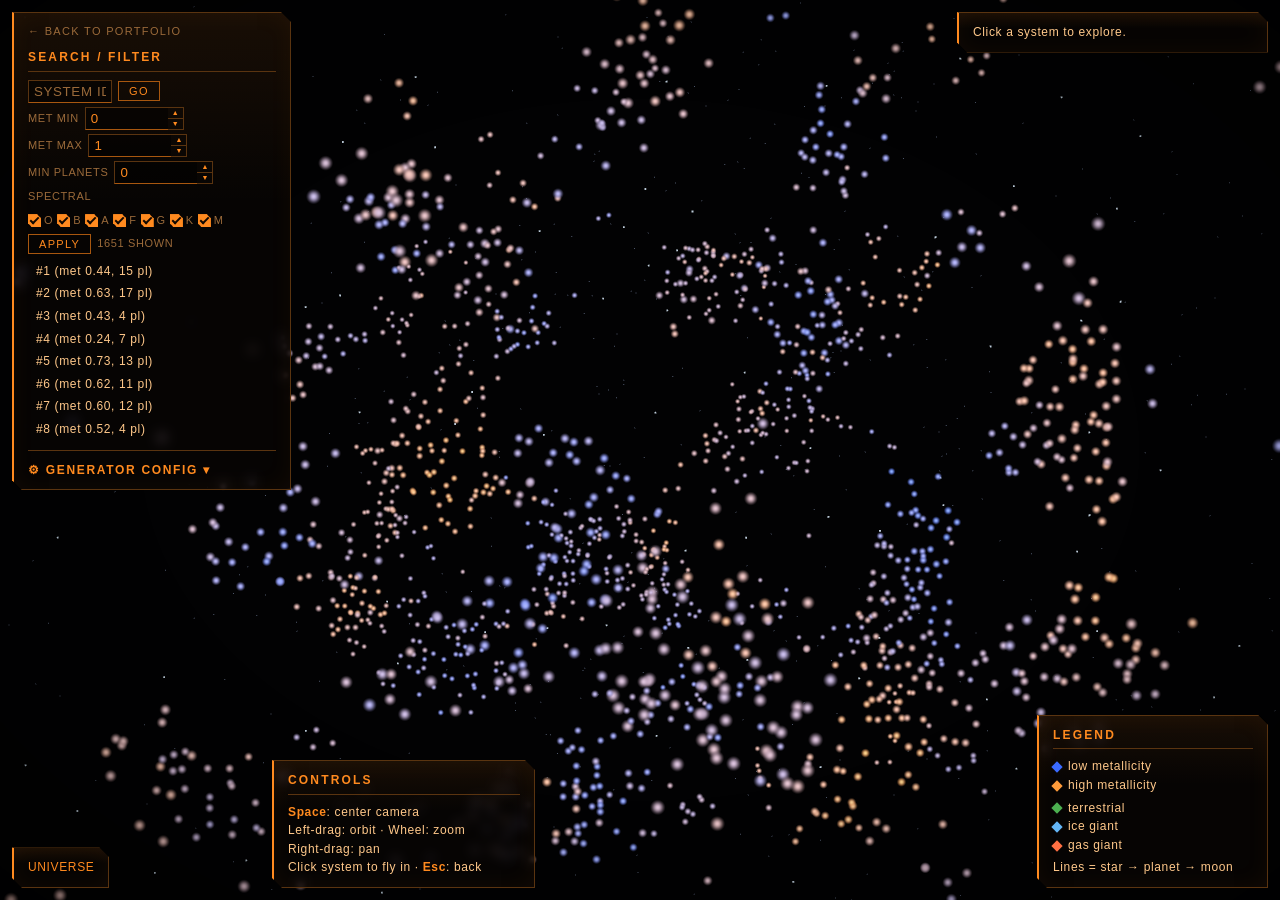
==== commit 82c11a4e: "learned how to split index.html into appropriate files" ====
--- a/html/index.html
+++ b/html/index.html
@@ -4,68 +4,24 @@
 <meta charset="utf-8"/>
 <meta name="viewport" content="width=device-width, initial-scale=1"/>
 <title>Procedural Galaxy Explorer</title>
-<style>
-html,body{margin:0;height:100%;background:#05060a;color:#cfe3ff;
-  font-family:ui-monospace,Menlo,Consolas,monospace;overflow:hidden}
-#container{position:fixed;inset:0}
-.panel{position:fixed;background:rgba(10,14,24,0.82);border:1px solid #1d2a44;
-  border-radius:8px;padding:10px 12px;backdrop-filter:blur(4px);font-size:12px;line-height:1.5}
-#info{top:12px;right:12px;width:280px;max-height:72vh;overflow:auto}
-#search{top:12px;left:12px;width:248px;max-height:90vh;overflow:auto}
-#breadcrumb{bottom:12px;left:12px}
-#legend{bottom:12px;right:12px;width:200px}
-#controls{bottom:12px;left:272px;width:232px}
-#tooltip{position:fixed;display:none;pointer-events:none;background:rgba(10,14,24,0.9);
-  border:1px solid #2a4a7a;border-radius:6px;padding:4px 7px;font-size:11px;color:#cfe3ff;z-index:10}
-h3{margin:0 0 6px;font-size:13px;color:#9fd0ff}
-hr{border:none;border-top:1px solid #1d2a44;margin:8px 0}
-table{border-collapse:collapse;width:100%}
-td{padding:1px 4px;vertical-align:top}
-td.k{color:#7f9bc4;width:44%}
-input[type=number],input[type=text]{width:72px;background:#0b1120;color:#cfe3ff;
-  border:1px solid #1d2a44;border-radius:4px;padding:2px 4px}
-input.wide{width:90px}
-button{background:#16335c;color:#cfe3ff;border:1px solid #2a4a7a;border-radius:4px;
-  padding:3px 8px;cursor:pointer;font-family:inherit}
-button:hover{background:#1d447d}
-button:disabled{opacity:0.5;cursor:not-allowed}
-.sw{display:inline-block;width:10px;height:10px;border-radius:50%;margin-right:5px;vertical-align:middle}
-#matchList{margin-top:6px;max-height:180px;overflow:auto}
-#matchList div{cursor:pointer;padding:1px 3px;border-radius:3px}
-#matchList div:hover{background:#16335c}
-label{display:inline-block;margin:1px 4px 1px 0}
-.row{display:flex;gap:6px;align-items:center;margin:3px 0;flex-wrap:wrap}
-.row span{white-space:nowrap}
-#cfgToggle{cursor:pointer;user-select:none;color:#9fd0ff;font-weight:bold}
-#cfgBody{display:none;margin-top:6px}
-#cfgBody.open{display:block}
-#regenBtn{margin-top:8px;width:100%}
-#statsLine{margin-top:5px;color:#7f9bc4;font-size:11px}
-#loading{position:fixed;inset:0;z-index:100;background:#05060a;
-  display:flex;align-items:center;justify-content:center;flex-direction:column;gap:14px}
-#loading h2{color:#9fd0ff;margin:0;font-size:16px;font-family:ui-monospace,Menlo,Consolas,monospace}
-#loading-detail{color:#7f9bc4;font-size:11px;min-height:14px}
-.spinner{width:36px;height:36px;border:3px solid #1d2a44;border-top-color:#9fd0ff;
-  border-radius:50%;animation:spin 0.8s linear infinite}
-@keyframes spin{to{transform:rotate(360deg)}}
-.body-item{cursor:pointer;padding:2px 5px;border-radius:3px;display:flex;gap:6px;align-items:center}
-.body-item:hover{background:#16335c}
-.body-item.sel{background:#1d447d}
-</style>
+<link rel="stylesheet" href="./style.css"/>
 </head>
 <body>
 
+<!-- loading screen -->
 <div id="loading">
   <div class="spinner"></div>
   <h2>Generating Galaxy…</h2>
   <div id="loading-detail"></div>
 </div>
 
+<!-- the 3d view goes in here -->
 <div id="container"></div>
 <div id="tooltip"></div>
 
+<!-- left panel, search and generator settings -->
 <div id="search" class="panel">
-  <a href="/projects/galaxy/" style="display:block;margin-bottom:8px;color:#7f9bc4;font-size:11px;text-decoration:none;">← back to portfolio</a>
+  <a href="/projects/galaxy/" style="display:block;margin-bottom:8px;color:var(--mute);font-size:11px;text-decoration:none;text-transform:uppercase;letter-spacing:0.12em;">← back to portfolio</a>
   <h3>Search / Filter</h3>
   <div class="row"><input id="sysId" type="text" placeholder="system id"/><button id="goId">Go</button></div>
   <div class="row"><span>Met min</span><input id="metMin" type="number" step="0.05" min="0" max="1" value="0"/></div>
@@ -95,21 +51,25 @@
   </div>
 </div>
 
+<!-- right panel, info about what you clicked -->
 <div id="info" class="panel">Click a system to explore.</div>
 
+<!-- bottom left, where you are -->
 <div id="breadcrumb" class="panel">
   <span id="crumb">Universe</span>
   <button id="backBtn" style="display:none">&#8592; Back</button>
 </div>
 
+<!-- how to move around -->
 <div id="controls" class="panel">
   <h3>Controls</h3>
-  <div><b>Space</b>: center camera</div>
+  <div><b style="color:var(--or)">Space</b>: center camera</div>
   <div>Left-drag: orbit &middot; Wheel: zoom</div>
   <div>Right-drag: pan</div>
-  <div>Click system to fly in &middot; <b>Esc</b>: back</div>
+  <div>Click system to fly in &middot; <b style="color:var(--or)">Esc</b>: back</div>
 </div>
 
+<!-- colour key -->
 <div id="legend" class="panel">
   <h3>Legend</h3>
   <div><span class="sw" style="background:#3a6bff"></span>low metallicity</div>
@@ -120,1122 +80,11 @@
   <div style="margin-top:4px">Lines = star → planet → moon</div>
 </div>
 
+<!-- libraries then my code, order matters -->
 <script src="./viewer/three.min.js"></script>
 <script src="./viewer/OrbitControls.js"></script>
-<script>
-'use strict';
-
-// xorshift32 algorithm
-function makePRNG(seed) {
-  let s = ((seed | 0) >>> 0) || 1;
-  function next() {
-    s ^= s << 13; s ^= s >>> 17; s ^= s << 5;
-    return (s >>> 0) / 4294967296;
-  }
-  return {
-    next,
-      // returns seeded random num between [a,b)
-    uniform(a, b) { return a + next() * (b - a); },
-      // returns random integer between [lo,hi)
-    int(lo, hi)   { return lo + ((next() * (hi - lo)) | 0); },
-      // fisher-yates :: seeded array shuffle
-    shuffle(arr) { 
-      for (let i = arr.length - 1; i > 0; i--) {
-        const j = (next() * (i + 1)) | 0;
-        const t = arr[i]; arr[i] = arr[j]; arr[j] = t;
-      }
-    },
-      // Knuth's algorithm returns values whose average tends to lam
-      // lambda is both mean and variance so larger numbers produce a bigger standard deviation (sqrt(lam))
-    poisson(lam) {
-      if (lam <= 0) return 0;
-      const L = Math.exp(-Math.min(lam, 500));
-      let k = 0, p = 1;
-      do { k++; p *= next(); } while (p > L && k < 200);
-      return k - 1;
-    }
-  };
-}
-
-  // Perlin's ORIGINAL (wow) permutation table
-const _PBASE = [
-  151,160,137, 91, 90, 15,131, 13,201, 95, 96, 53,194,233,  7,225,
-  140, 36,103, 30, 69,142,  8, 99, 37,240, 21, 10, 23,190,  6,148,
-  247,120,234, 75,  0, 26,197, 62, 94,252,219,203,117, 35, 11, 32,
-   57,177, 33, 88,237,149, 56, 87,174, 20,125,136,171,168, 68,175,
-   74,165, 71,134,139, 48, 27,166, 77,146,158,231, 83,111,229,122,
-   60,211,133,230,220,105, 92, 41, 55, 46,245, 40,244,102,143, 54,
-   65, 25, 63,161,  1,216, 80, 73,209, 76,132,187,208, 89, 18,169,
-  200,196,135,130,116,188,159, 86,164,100,109,198,173,186,  3, 64,
-   52,217,226,250,124,123,  5,202, 38,147,118,126,255, 82, 85,212,
-  207,206, 59,227, 47, 16, 58, 17,182,189, 28, 42,223,183,170,213,
-  119,248,152,  2, 44,154,163, 70,221,153,101,155,167, 43,172,  9,
-  129, 22, 39,253, 19, 98,108,110, 79,113,224,232,178,185,112,104,
-  218,246, 97,228,251, 34,242,193,238,210,144, 12,191,179,162,241,
-   81, 51,145,235,249, 14,239,107, 49,192,214, 31,181,199,106,157,
-  184, 84,204,176,115,121, 50, 45,127,  4,150,254,138,236,205, 93,
-  222,114, 67, 29, 24, 72,243,141,128,195, 78, 66,215, 61,156,180
-];
-
-  // typed array containing permutation table twice, one after each other to avoid overflow
-const _P = new Uint8Array(512);
-for (let i = 0; i < 256; i++) _P[i] = _P[i + 256] = _PBASE[i];
-
-  // smooths the blend factors such that 1x1x1 cube seams aren't clear sudden changes in angle
-function _fade(t) { return t * t * t * (t * (t * 6 - 15) + 10); }
-  // uses lerp to return value of t between a,b where t=0 is a, t=1 is b, t=0.5 is half way
-function _lp(t, a, b) { return a + t * (b - a); }
-function _grad(h, x, y, z) {
-  h &= 15;
-  const u = h < 8 ? x : y, v = h < 4 ? y : (h === 12 || h === 14 ? x : z);
-  return ((h & 1) ? -u : u) + ((h & 2) ? -v : v);
-}
-function _raw3(x, y, z) {
-  const xi = Math.floor(x) & 255, yi = Math.floor(y) & 255, zi = Math.floor(z) & 255;
-  const xf = x - Math.floor(x), yf = y - Math.floor(y), zf = z - Math.floor(z);
-  const u = _fade(xf), v = _fade(yf), w = _fade(zf);
-  const A = _P[xi]+yi, B = _P[xi+1]+yi;
-  const AA = _P[A]+zi, AB = _P[A+1]+zi, BA = _P[B]+zi, BB = _P[B+1]+zi;
-  return _lp(w,
-    _lp(v, _lp(u,_grad(_P[AA],   xf,   yf,   zf),_grad(_P[BA],   xf-1,yf,   zf)),
-           _lp(u,_grad(_P[AB],   xf,   yf-1, zf),_grad(_P[BB],   xf-1,yf-1,zf))),
-    _lp(v, _lp(u,_grad(_P[AA+1],xf,   yf,   zf-1),_grad(_P[BA+1],xf-1,yf,   zf-1)),
-           _lp(u,_grad(_P[AB+1],xf,   yf-1, zf-1),_grad(_P[BB+1],xf-1,yf-1,zf-1))));
-}
-function perlin01(x, y, z, base, octaves) {
-  let val = 0, amp = 1, freq = 1, maxA = 0;
-  for (let o = 0; o < octaves; o++) {
-    val += _raw3(x*freq + base, y*freq + base, z*freq + base) * amp;
-    maxA += amp; amp *= 0.5; freq *= 2;
-  }
-  return (val / maxA + 1) * 0.5;
-}
-
-function generateLattice(cfg) {
-  const {seed, clusterScale, elementOctaves, latticeResolution: N} = cfg;
-  const steps = new Float64Array(N);
-  for (let i = 0; i < N; i++)
-    steps[i] = Math.round(i / (N-1) * clusterScale * 100) / 100;
-
-  const size = N*N*N;
-  const density=new Float32Array(size), H=new Float32Array(size), He=new Float32Array(size),
-        C=new Float32Array(size), O=new Float32Array(size), met=new Float32Array(size);
-
-  for (let zi=0; zi<N; zi++) for (let yi=0; yi<N; yi++) for (let xi=0; xi<N; xi++) {
-    const idx = zi*N*N + yi*N + xi;
-    const sx=steps[xi], sy=steps[yi], sz=steps[zi];
-    const d = perlin01(sx, sy, sz, seed+6, elementOctaves);
-    density[idx] = d;
-    C[idx]   = perlin01(sx, sy, sz, seed+1, elementOctaves) * d;
-    O[idx]   = perlin01(sx, sy, sz, seed+2, elementOctaves) * d;
-    He[idx]  = perlin01(sx, sy, sz, seed+3, elementOctaves) * d;
-    H[idx]   = perlin01(sx, sy, sz, seed+4, elementOctaves) * d;
-    met[idx] = perlin01(sx, sy, sz, seed+5, elementOctaves);
-  }
-  return {density, H, He, C, O, met, N, steps};
-}
-
-function generateSystems(lattice, rng, cfg) {
-  const {density, H, He, C, O, met, N} = lattice;
-  const {densityThreshold, HThreshold, HeThreshold} = cfg;
-  const universeSize = 1000;
-  const cellSize = universeSize / N;
-
-  const candidates = [];
-  for (let idx = 0; idx < N*N*N; idx++) {
-    if (density[idx] <= densityThreshold) continue;
-    if (H[idx] <= HThreshold) continue;
-    if (He[idx] <= HeThreshold) continue;
-    candidates.push(idx);
-  }
-  rng.shuffle(candidates);
-
-  const systems = [];
-  for (const idx of candidates) {
-    if (rng.next() > density[idx] * H[idx] * He[idx]) continue;
-    const zi=(idx/(N*N))|0, rem=idx%(N*N), yi=(rem/N)|0, xi=rem%N;
-    const maxOff = cellSize * 0.4;
-    systems.push({
-      id: systems.length+1,
-      x: xi*cellSize + rng.uniform(-maxOff, maxOff),
-      y: yi*cellSize + rng.uniform(-maxOff, maxOff),
-      z: zi*cellSize + rng.uniform(-maxOff, maxOff),
-      density: density[idx], H: H[idx], He: He[idx],
-      C: C[idx], O: O[idx], metallicity: met[idx]
-    });
-  }
-  return systems;
-}
-
-function _powerLawIntegral(lo, hi, alpha) {
-  if (alpha === 1) return Math.log(hi/lo);
-  const e = 1-alpha; return (Math.pow(hi,e)-Math.pow(lo,e))/e;
-}
-
-function _samplePL(rng, lo, hi, alpha) {
-  const e = 1-alpha;
-  return Math.pow(Math.pow(lo,e)+rng.next()*(Math.pow(hi,e)-Math.pow(lo,e)), 1/e);
-}
-
-function _starMass(rng) {
-  const lW = _powerLawIntegral(0.179, 0.50, 1.3);
-  const hW = Math.pow(0.5, 2.3-1.3) * _powerLawIntegral(0.50, 31.0, 2.3);
-  return rng.next() < lW/(lW+hW)
-    ? _samplePL(rng, 0.179, 0.50, 1.3)
-    : _samplePL(rng, 0.50, 31.0, 2.3);
-}
-
-function _starLuminosity(m) {
-  const lm = Math.log10(m);
-  if (m <= 0.45) return Math.pow(10, 2.028*lm - 0.976);
-  if (m <= 0.72) return Math.pow(10, 4.572*lm - 0.102);
-  if (m <= 1.05) return Math.pow(10, 5.743*lm - 0.007);
-  if (m <= 2.40) return Math.pow(10, 4.329*lm + 0.010);
-  if (m <= 7.0)  return Math.pow(10, 3.967*lm + 0.093);
-  return Math.pow(10, 2.865*lm + 1.105);
-}
-
-function _starTemperature(mass, luminosity, radius) {
-  if (mass > 1.5) {
-    const lm = Math.log10(mass);
-    return Math.pow(10, -0.170*lm*lm + 0.888*lm + 3.671);
-  }
-  return 5772 * Math.pow(luminosity / (radius*radius), 0.25);
-}
-
-function _starRadius(mass, luminosity) {
-  if (mass <= 1.5)
-    return 0.438*mass*mass + 0.479*mass + 0.075;
-  const temp = _starTemperature(mass);
-  return Math.sqrt(luminosity / Math.pow(temp/5772, 4));
-}
-
-function _starSpectralType(t) {
-  if (t >= 30000) return 'O'; if (t >= 10000) return 'B'; if (t >= 7500) return 'A';
-  if (t >= 6000)  return 'F'; if (t >= 5200)  return 'G'; if (t >= 3700) return 'K';
-  return 'M';
-}
-
-function _generateStar(rng, system) {
-  const mass = _starMass(rng);
-  const luminosity = _starLuminosity(mass);
-  let radius, temperature;
-  if (mass <= 1.5) {
-    radius = _starRadius(mass, luminosity);
-    temperature = _starTemperature(mass, luminosity, radius);
-  } else {
-    temperature = _starTemperature(mass);
-    radius = _starRadius(mass, luminosity);
-  }
-  return {mass, luminosity, radius, temperature,
-    spectral_type: _starSpectralType(temperature),
-    metallicity: system.metallicity};
-}
-
-function generateStars(rng, systems, cfg) {
-  const stars = [];
-  for (let si = 0; si < systems.length; si++) {
-    const sys = systems[si];
-    const n = rng.int(1, cfg.maxStarsPerSystem+1);
-    for (let sn = 0; sn < n; sn++) {
-      const s = _generateStar(rng, sys);
-      stars.push({
-        id: stars.length+1, system_id: sys.id, star_number: sn,
-        mass: s.mass, luminosity: s.luminosity, radius: s.radius,
-        temperature: s.temperature, spectral_type: s.spectral_type,
-        metallicity: s.metallicity
-      });
-    }
-  }
-  return stars;
-}
-
-function _planetCount(star, rng) {
-  const m = star.mass;
-  let e = m < 0.6 ? 5 : m < 1.0 ? 4 : m < 1.5 ? 3.5 : 3.0;
-  e *= 0.75 + 0.5*star.metallicity;
-  return Math.max(1, Math.min(rng.poisson(e), 10));
-}
-
-function _snowLine(star) { return 2.7 * Math.sqrt(star.luminosity); }
-
-function _orbitalDistances(count, star, rng, cfg) {
-  const mn = cfg.minOrbitalDistance, mx = cfg.maxOrbitalDistance;
-  if (count === 1) return [rng.uniform(mn, mx)];
-  const d = [rng.uniform(mn, Math.min(0.5, mx))];
-  const ratio = rng.uniform(1.5, 2.5);
-  for (let i = 1; i < count; i++) {
-    const nx = d[d.length-1] * ratio;
-    if (nx > mx) break;
-    d.push(nx);
-  }
-  return d;
-}
-
-function _planetMass(star, od, rng) {
-  const snow = _snowLine(star);
-  const mf = 0.6 + 0.8*star.metallicity;
-  const mn = od < snow ? 0.1 : 1.0;
-  const mx = od < snow ? 10.0 : 4000.0;
-  const raw = Math.pow(10, rng.uniform(Math.log10(mn), Math.log10(mx)));
-  return Math.max(0.1, Math.min(raw * mf, 4000));
-}
-
-function _planetType(mass, od, star) {
-  const snow = _snowLine(star);
-  if (mass < 10) return 'terrestrial';
-  if (od >= snow && mass < 100) return 'ice_giant';
-  return 'gas_giant';
-}
-
-function _planetRadius(mass) {
-  if (mass < 2.04)  return 1.008 * Math.pow(mass,  0.279);
-  if (mass < 132)   return 1.008 * Math.pow(mass,  0.589);
-  return 11 * Math.pow(mass, -0.044);
-}
-
-function _albedo(type, rng) {
-  if (type === 'terrestrial') return rng.uniform(0.1, 0.6);
-  if (type === 'ice_giant')   return rng.uniform(0.2, 0.7);
-  return rng.uniform(0.2, 0.6);
-}
-
-function _planetTemp(lum, od, albedo) {
-  return 278.5 * Math.pow(lum, 0.25) * Math.pow(1-albedo, 0.25) / Math.sqrt(od);
-}
-
-function _generatePlanet(star, orbitalOrder, od, rng) {
-  const mass   = _planetMass(star, od, rng);
-  const type   = _planetType(mass, od, star);
-  const radius = _planetRadius(mass);
-  const albedo = _albedo(type, rng);
-  const temp   = _planetTemp(star.luminosity, od, albedo);
-  return {orbital_order: orbitalOrder, orbital_distance: od,
-    mass, radius, planet_type: type, albedo, temperature: temp};
-}
-
-function _generatePlanets(star, rng, cfg) {
-  const count = _planetCount(star, rng);
-  const dists = _orbitalDistances(count, star, rng, cfg);
-  const planets = [];
-  for (let i = 0; i < dists.length; i++)
-    planets.push(_generatePlanet(star, i+1, dists[i], rng));
-  return planets;
-}
-
-function generateAllPlanets(stars, rng, cfg) {
-  const planets = []; let pid = 1;
-  for (const star of stars) {
-    for (const p of _generatePlanets(star, rng, cfg)) {
-      planets.push({id: pid++, system_id: star.system_id, star_id: star.id, ...p});
-    }
-  }
-  return planets;
-}
-
-function _moonCount(planet, rng) {
-  const lam = planet.planet_type === 'gas_giant' ? 5
-            : planet.planet_type === 'ice_giant'  ? 2 : 0.15;
-  return Math.min(rng.poisson(lam), 12);
-}
-
-function _moonMass(planet, rng) {
-  return planet.mass * Math.pow(10, rng.uniform(-5, Math.log10(0.02)));
-}
-
-function _moonRadius(mass) {
-  return 1.008 * Math.pow(Math.max(mass, 1e-6), 0.279);
-}
-
-function _moonType(moonOD, planet, star) {
-  return planet.orbital_distance > _snowLine(star) ? 'icy' : 'rocky';
-}
-
-function _moonOrbitalDistances(planet, star, count, rng) {
-  if (count === 0) return [];
-  const roche = 2.5 * planet.radius * 4.26e-5;
-  // mirror viewer planetVR formula (0.22√r, clamped [0.12,0.60]) + MOON=150 scale
-  const pvr   = Math.max(0.12, Math.min(0.60, 0.22 * Math.sqrt(Math.max(0.01, planet.radius))));
-  const minD  = Math.max(roche, (pvr + 0.5) / 150);
-  const hill  = 0.5 * planet.orbital_distance
-                * Math.pow(planet.mass / (3 * star.mass * 333000), 1/3);
-  const maxD  = Math.min(hill, minD * 60);
-  if (maxD <= minD) return [];
-  const dists = [];
-  let d = minD * rng.uniform(1.0, 2.0);
-  const ratio = rng.uniform(1.8, 3.2);
-  for (let i = 0; i < count && d <= maxD; i++) {
-    dists.push(d);
-    d *= ratio * rng.uniform(0.8, 1.2);
-  }
-  return dists;
-}
-
-function _generateMoons(planet, star, rng) {
-  const count = _moonCount(planet, rng);
-  const dists = _moonOrbitalDistances(planet, star, count, rng);
-  return dists.map((od, i) => {
-    const mass = _moonMass(planet, rng);
-    return {orbital_order: i+1, orbital_distance: od,
-            mass, radius: _moonRadius(mass), moon_type: _moonType(od, planet, star)};
-  });
-}
-
-function generateAllMoons(planets, starsById, rng) {
-  const moons = []; let mid = 1;
-  for (const planet of planets) {
-    const star = starsById[planet.star_id];
-    if (!star) continue;
-    for (const m of _generateMoons(planet, star, rng))
-      moons.push({id: mid++, planet_id: planet.id, star_id: planet.star_id,
-                  system_id: planet.system_id, ...m});
-  }
-  return moons;
-}
-
-function generateUniverse(cfg) {
-  const rng     = makePRNG(cfg.seed);
-  const lattice = generateLattice(cfg);
-  const systems = generateSystems(lattice, rng, cfg);
-  const stars   = generateStars(rng, systems, cfg);
-  const planets = generateAllPlanets(stars, rng, cfg);
-  const starsById = Object.fromEntries(stars.map(s => [s.id, s]));
-  const moons   = generateAllMoons(planets, starsById, rng);
-  return {systems, stars, planets, moons, seed: cfg.seed};
-}
-
-// VIEWER
-let _renderer=null, _animId=null, _camera=null;
-let _exitSystemFn=null, _centerFn=null;
-let rotSpeed=0.5;
-
-function _disposeObj(obj) {
-  if (obj.geometry) obj.geometry.dispose();
-  if (obj.material) {
-    const mats=Array.isArray(obj.material)?obj.material:[obj.material];
-    mats.forEach(m=>{ if(m.map)m.map.dispose(); m.dispose(); });
-  }
-}
-function _disposeGroup(g) { if(g) g.traverse(_disposeObj); }
-
-function destroyViewer() {
-  if (_animId!=null){cancelAnimationFrame(_animId);_animId=null;}
-  if (_renderer){
-    _renderer.dispose();
-    if(_renderer.domElement.parentNode) _renderer.domElement.parentNode.removeChild(_renderer.domElement);
-    _renderer=null;
-  }
-  _camera=null; _exitSystemFn=null;
-}
-
-function initViewer(DATA) {
-  destroyViewer();
-
-  const AU=6.0, MOON=150.0, GAP=0.45;
-  const starVR  = r=>Math.max(0.30,Math.min(0.80,0.35*r));
-  const planetVR= r=>Math.max(0.12,Math.min(0.60,0.22*Math.sqrt(Math.max(0.01,r))));
-
-  let mode='universe', currentSys=null;
-  let systemPoints=null, systemOrder=[];
-  const bodyMeshMap={};
-  const _bodyTime={value:0.0};
-
-  const systems=DATA.systems;
-  const starsBySys={}, planetsBySys={}, moonsByPlanet={}, sysById={}, planetCount={};
-  systems.forEach(s=>{sysById[s.id]=s; planetCount[s.id]=0;});
-  DATA.stars.forEach(st=>{
-    if(!starsBySys[st.system_id]) starsBySys[st.system_id]=[];
-    starsBySys[st.system_id].push(st);
-  });
-  DATA.planets.forEach(p=>{
-    if(!planetsBySys[p.system_id]) planetsBySys[p.system_id]=[];
-    planetsBySys[p.system_id].push(p);
-    planetCount[p.system_id]=(planetCount[p.system_id]||0)+1;
-  });
-  DATA.moons.forEach(m=>{
-    if(!moonsByPlanet[m.planet_id]) moonsByPlanet[m.planet_id]=[];
-    moonsByPlanet[m.planet_id].push(m);
-  });
-
-  const container=document.getElementById('container');
-  const scene=new THREE.Scene();
-  scene.background=new THREE.Color(0x05060a);
-  const camera=new THREE.PerspectiveCamera(60,innerWidth/innerHeight,0.1,500000);
-  _camera=camera;
-
-  const renderer=new THREE.WebGLRenderer({antialias:true});
-  renderer.setPixelRatio(devicePixelRatio);
-  renderer.setSize(innerWidth,innerHeight);
-  container.appendChild(renderer.domElement);
-  _renderer=renderer;
-
-  const controls=new THREE.OrbitControls(camera,renderer.domElement);
-  controls.enableDamping=true; controls.dampingFactor=0.08; controls.screenSpacePanning=true;
-
-  const uHalf = systems.length>0
-    ? systems.reduce((m,s)=>Math.max(m,s.x,s.y,s.z),0)*0.5
-    : 500;
-  const starDist = Math.max(6000, uHalf * 20);
-  controls.minDistance = 0.5;
-  controls.maxDistance = starDist * 0.7;
-
-  const desiredTarget=new THREE.Vector3(uHalf,uHalf,uHalf);
-  const desiredCam   =new THREE.Vector3(uHalf,uHalf*0.6,uHalf*3);
-  camera.position.copy(desiredCam); controls.target.copy(desiredTarget);
-
-  let flying=false;
-  function startFlight(camPos,target){desiredCam.copy(camPos);desiredTarget.copy(target);flying=true;controls.enabled=false;}
-  function cancelFlight(){if(flying){flying=false;controls.enabled=true;}}
-  renderer.domElement.addEventListener('pointerdown',cancelFlight);
-  renderer.domElement.addEventListener('wheel',cancelFlight,{passive:true});
-
-  const clock=new THREE.Clock();
-
-  // background starfield — separate seed keeps it stable across regenerations
-  (function(){
-    const srng=makePRNG(DATA.seed+99);
-    const cx=uHalf, cy=uHalf, cz=uHalf;
-    const mkLayer=(n, rLo, rHi, col, sz, op)=>{
-      const pos=new Float32Array(n*3);
-      for(let i=0;i<n;i++){
-        const r=starDist*(rLo+srng.next()*(rHi-rLo));
-        const t=srng.next()*Math.PI*2, ph=Math.acos(2*srng.next()-1);
-        pos[i*3]=cx+r*Math.sin(ph)*Math.cos(t); pos[i*3+1]=cy+r*Math.cos(ph); pos[i*3+2]=cz+r*Math.sin(ph)*Math.sin(t);
-      }
-      const g=new THREE.BufferGeometry(); g.setAttribute('position',new THREE.BufferAttribute(pos,3));
-      scene.add(new THREE.Points(g,new THREE.PointsMaterial({color:col,size:sz,sizeAttenuation:false,transparent:true,opacity:op})));
-    };
-    mkLayer(3500, 0.75, 1.0, 0x8899bb, 1.0, 0.55);
-    mkLayer( 700, 0.60, 0.8, 0xddeeff, 1.8, 0.85);
-  })();
-
-  function discTexture(){
-    const c=document.createElement('canvas'); c.width=c.height=64;
-    const x=c.getContext('2d'), g=x.createRadialGradient(32,32,0,32,32,32);
-    g.addColorStop(0,'rgba(255,255,255,1)'); g.addColorStop(0.4,'rgba(255,255,255,0.6)'); g.addColorStop(1,'rgba(255,255,255,0)');
-    x.fillStyle=g; x.fillRect(0,0,64,64); return new THREE.CanvasTexture(c);
-  }
-  const disc=discTexture();
-
-  const tooltip=document.getElementById('tooltip');
-  function metColor(m){return new THREE.Color(0x3a6bff).lerp(new THREE.Color(0xff9b3a),Math.max(0,Math.min(1,m)));}
-  const SPEC_COL={O:'#9bb0ff',B:'#aabfff',A:'#cad7ff',F:'#f8f7ff',G:'#fff4e8',K:'#ffd2a1',M:'#ffcc6f'};
-  const PL_COL={terrestrial:0x4caf50,ice_giant:0x64b5f6,gas_giant:0xff7043};
-
-  function buildSystems(list){
-    systemOrder=list.map(s=>s.id);
-    const pos=new Float32Array(list.length*3), col=new Float32Array(list.length*3);
-    list.forEach((s,i)=>{
-      pos[i*3]=s.x; pos[i*3+1]=s.y; pos[i*3+2]=s.z;
-      const c=metColor(s.metallicity);
-      col[i*3]=c.r; col[i*3+1]=c.g; col[i*3+2]=c.b;
-    });
-    const g=new THREE.BufferGeometry();
-    g.setAttribute('position',new THREE.BufferAttribute(pos,3));
-    g.setAttribute('color',new THREE.BufferAttribute(col,3));
-    if(systemPoints){scene.remove(systemPoints);_disposeGroup(systemPoints);}
-    const mat=new THREE.ShaderMaterial({
-      uniforms:{uRef:{value:1500},uMin:{value:3},uMax:{value:16},uOpacity:{value:1}},
-      vertexShader:[
-        'attribute vec3 color;','varying vec3 vColor;','uniform float uRef,uMin,uMax;',
-        'void main(){','  vColor=color;','  vec4 mv=modelViewMatrix*vec4(position,1.0);',
-        '  float d=max(1.0,-mv.z);','  gl_PointSize=clamp(6.0*(uRef/d),uMin,uMax);',
-        '  gl_Position=projectionMatrix*mv;','}'
-      ].join('\n'),
-      fragmentShader:[
-        'varying vec3 vColor;','uniform float uOpacity;',
-        'void main(){',
-        '  vec2 c=gl_PointCoord-0.5;',
-        '  float d=dot(c,c)*4.0;',
-        '  if(d>1.0)discard;',
-        '  float a=pow(1.0-d,1.5)*uOpacity;',
-        '  vec3 col=vColor+vec3(0.25)*(1.0-d)*(1.0-d);',
-        '  gl_FragColor=vec4(col,a);','}'
-      ].join('\n'),
-      transparent:true,depthWrite:false
-    });
-    systemPoints=new THREE.Points(g,mat);
-    systemPoints.frustumCulled=false;
-    scene.add(systemPoints);
-  }
-
-  let detailGroup=null;
-  function clearDetail(){if(detailGroup){scene.remove(detailGroup);_disposeGroup(detailGroup);detailGroup=null;}}
-
-  // deterministic per-planet rng for orbit phase and inclination
-  function rngFor(seed){let s=(seed>>>0)||1; return()=>{s^=s<<13;s^=s>>>17;s^=s<<5;return(s>>>0)/4294967296;};}
-
-  function orbitPoint(a,phase,incl){
-    return new THREE.Vector3(a*Math.cos(phase),a*Math.sin(phase)*Math.cos(incl),a*Math.sin(phase)*Math.sin(incl));
-  }
-  function orbitRing(center,a,incl,n){
-    const pts=[];
-    for(let i=0;i<=n;i++){const th=i/n*Math.PI*2; pts.push(new THREE.Vector3(center.x+a*Math.cos(th),center.y+a*Math.sin(th)*Math.cos(incl),center.z+a*Math.sin(th)*Math.sin(incl)));}
-    return new THREE.Line(new THREE.BufferGeometry().setFromPoints(pts),new THREE.LineBasicMaterial({color:0x4466aa,transparent:true,opacity:0.3}));
-  }
-  function edge(a,b,color){return new THREE.Line(new THREE.BufferGeometry().setFromPoints([a,b]),new THREE.LineBasicMaterial({color,transparent:true,opacity:0.35}));}
-  function glowSprite(color,scale){
-    const m=new THREE.SpriteMaterial({map:disc,color,transparent:true,opacity:0.26,depthWrite:false,blending:THREE.AdditiveBlending});
-    const sp=new THREE.Sprite(m); sp.scale.set(scale,scale,scale); return sp;
-  }
-
-  const _VERT=`
-    varying vec3 vW,vN,vL;
-    void main(){
-      vec4 w=modelMatrix*vec4(position,1.0);
-      vW=w.xyz; vN=normalize(mat3(modelMatrix)*normal); vL=normalize(position);
-      gl_Position=projectionMatrix*viewMatrix*w;
-    }`;
-  const _NOISE=`
-    float _h(vec2 p){return fract(sin(dot(p,vec2(127.1,311.7)))*43758.5453);}
-    float _n(vec2 p){
-      vec2 i=floor(p),f=fract(p); f=f*f*(3.0-2.0*f);
-      return mix(mix(_h(i),_h(i+vec2(1,0)),f.x),
-                 mix(_h(i+vec2(0,1)),_h(i+vec2(1,1)),f.x),f.y);}
-    float fbm(vec2 p,int o){float v=0.,a=.5;
-      for(int i=0;i<8;i++){if(i>=o)break;v+=a*_n(p);p*=2.;a*=.5;}return v;}
-    float _n3(vec3 p){
-      vec3 i=floor(p),f=fract(p); f=f*f*(3.0-2.0*f);
-      float n=i.x+i.y*57.+i.z*113.;
-      return mix(
-        mix(mix(_h(vec2(n,0.)),_h(vec2(n+1.,0.)),f.x),
-            mix(_h(vec2(n+57.,0.)),_h(vec2(n+58.,0.)),f.x),f.y),
-        mix(mix(_h(vec2(n+113.,0.)),_h(vec2(n+114.,0.)),f.x),
-            mix(_h(vec2(n+170.,0.)),_h(vec2(n+171.,0.)),f.x),f.y),f.z);}
-    float fbm3(vec3 p,int o){float v=0.,a=.5;
-      for(int i=0;i<8;i++){if(i>=o)break;v+=a*_n3(p);p*=2.;a*=.5;}return v;}`;
-
-  function starMat(hexCol){
-    const c=new THREE.Color(hexCol);
-    return new THREE.ShaderMaterial({
-      uniforms:{uColor:{value:new THREE.Vector3(c.r,c.g,c.b)},
-                uSeed:{value:Math.random()},uTime:_bodyTime},
-      vertexShader:_VERT,
-      fragmentShader:`
-        ${_NOISE}
-        varying vec3 vL;
-        uniform vec3 uColor;
-        uniform float uSeed,uTime;
-        void main(){
-          float ang=uTime*1.571+uSeed*6.283;
-          float ca=cos(ang),sa=sin(ang);
-          vec3 sp=vec3(vL.x*ca-vL.z*sa,vL.y,vL.x*sa+vL.z*ca)+uSeed*0.17;
-          float surf=fbm3(sp*7.,4);
-          float fine=fbm3(sp*18.+1.1,3);
-          vec3 col=uColor*(0.80+0.20*surf)*(0.90+0.10*fine);
-          gl_FragColor=vec4(col,1.0);
-        }`
-    });
-  }
-
-  function planetMat(type,hexCol,lightPos,seed){
-    const c=new THREE.Color(hexCol);
-    const lp=lightPos instanceof THREE.Vector3?lightPos:new THREE.Vector3();
-    const s=(seed%99991)/99991.0;
-    const frag={
-      terrestrial:`
-        ${_NOISE}
-        varying vec3 vW,vN,vL;
-        uniform vec3 uColor,uLight; uniform float uSeed,uTime;
-        void main(){
-          vec3 L=normalize(uLight-vW);
-          float diff=max(0.,dot(vN,L));
-          float light=0.45+0.55*diff;
-          float ang=uTime*0.942+uSeed*6.283;
-          float ca=cos(ang),sa=sin(ang);
-          vec3 sp=vec3(vL.x*ca-vL.z*sa,vL.y,vL.x*sa+vL.z*ca)+uSeed*0.17;
-          float land=fbm3(sp*3.2,4)*1.7-(0.60+uSeed*0.50);
-          float detail=fbm3(sp*8.5+1.3,3);
-          vec3 ocean=mix(vec3(0.04,0.14,0.56),vec3(0.10,0.38,0.54),uSeed*0.6);
-          vec3 sand=mix(vec3(0.30,0.21,0.09),vec3(0.52,0.38,0.18),uSeed);
-          vec3 vege=mix(vec3(0.09,0.38,0.07),vec3(0.22,0.44,0.10),uSeed);
-          vec3 landC=mix(sand,vege,clamp(detail*(1.2-uSeed*0.9),0.,1.));
-          vec3 col=mix(ocean,landC,smoothstep(-0.06,0.14,land));
-          col=mix(col,uColor*0.4,0.10);
-          gl_FragColor=vec4(col*light,1.0);
-        }`,
-      gas_giant:`
-        ${_NOISE}
-        varying vec3 vW,vN,vL;
-        uniform vec3 uColor,uLight; uniform float uSeed,uTime;
-        void main(){
-          vec3 L=normalize(uLight-vW);
-          float diff=max(0.,dot(vN,L));
-          float light=0.45+0.55*diff;
-          float ang=uTime*0.753+uSeed*6.283;
-          float ca=cos(ang),sa=sin(ang);
-          vec3 sp=vec3(vL.x*ca-vL.z*sa,vL.y,vL.x*sa+vL.z*ca);
-          float bandFreq=18.+uSeed*9.;
-          float warpStr=0.30+uSeed*0.25;
-          float warp=fbm3(sp*4.,4)*warpStr;
-          float band=sin((vL.y+warp)*bandFreq+fbm3(sp*2.,3)*1.5)*0.5+0.5;
-          float detail=fbm3(sp*13.+uSeed,3);
-          vec3 c1=uColor*0.72, c2=uColor*1.22, c3=vec3(0.94,0.90,0.80);
-          vec3 col=mix(c1,c2,smoothstep(0.28,0.72,band));
-          col=mix(col,c3,smoothstep(0.72,1.,band)*(0.4+uSeed*0.3));
-          col*=0.84+0.16*detail;
-          gl_FragColor=vec4(col*light,1.0);
-        }`,
-      ice_giant:`
-        ${_NOISE}
-        varying vec3 vW,vN,vL;
-        uniform vec3 uColor,uLight; uniform float uSeed,uTime;
-        void main(){
-          vec3 L=normalize(uLight-vW);
-          float diff=max(0.,dot(vN,L));
-          float light=0.45+0.55*diff;
-          float ang=uTime*0.628+uSeed*6.283;
-          float ca=cos(ang),sa=sin(ang);
-          vec3 sp=vec3(vL.x*ca-vL.z*sa,vL.y,vL.x*sa+vL.z*ca);
-          float warpStr=0.40+uSeed*0.25;
-          float warp=fbm3(sp*3.,3)*warpStr;
-          float swirl=fbm3(sp*5.5+uSeed,4);
-          float bandFreq=11.+uSeed*5.;
-          float band=sin((vL.y+warp*0.5)*bandFreq)*0.5+0.5;
-          vec3 c3=vec3(0.80+uSeed*0.12,0.89,0.97);
-          vec3 c1=uColor*0.62, c2=uColor*1.28;
-          vec3 col=mix(c1,c2,swirl);
-          col=mix(col,c3,band*0.22);
-          col*=0.87+0.13*fbm3(sp*19.,3);
-          gl_FragColor=vec4(col*light,1.0);
-        }`
-    };
-    return new THREE.ShaderMaterial({
-      uniforms:{uColor:{value:new THREE.Vector3(c.r,c.g,c.b)},
-                uLight:{value:lp.clone()},uSeed:{value:s},uTime:_bodyTime},
-      vertexShader:_VERT,
-      fragmentShader:frag[type]||frag.terrestrial
-    });
-  }
-
-  function moonMat(isIcy,lightPos,seed){
-    const lp=lightPos instanceof THREE.Vector3?lightPos:new THREE.Vector3();
-    const s=(seed%99991)/99991.0;
-    return new THREE.ShaderMaterial({
-      uniforms:{uLight:{value:lp.clone()},uSeed:{value:s},
-                uIcy:{value:isIcy?1.0:0.0},uTime:_bodyTime},
-      vertexShader:_VERT,
-      fragmentShader:`
-        ${_NOISE}
-        varying vec3 vW,vN,vL;
-        uniform vec3 uLight; uniform float uSeed,uIcy,uTime;
-        void main(){
-          vec3 L=normalize(uLight-vW);
-          float diff=max(0.,dot(vN,L));
-          float light=0.40+0.60*diff;
-          float ang=uTime*0.08+uSeed*6.283;
-          float ca=cos(ang),sa=sin(ang);
-          vec3 sp=vec3(vL.x*ca-vL.z*sa,vL.y,vL.x*sa+vL.z*ca)+uSeed*0.17;
-          float surf=fbm3(sp*9.,4);
-          float fine=fbm3(sp*22.+1.3,3);
-          vec3 rocky=vec3(0.30,0.26,0.22)*(0.7+0.3*surf)*(0.88+0.12*fine);
-          vec3 icy=vec3(0.70,0.78,0.88)*(0.8+0.2*surf)*(0.90+0.10*fine);
-          vec3 col=mix(rocky,icy,uIcy);
-          gl_FragColor=vec4(col*light,1.0);
-        }`
-    });
-  }
-
-  function cloudMat(type,lightPos,seed){
-    const lp=lightPos instanceof THREE.Vector3?lightPos:new THREE.Vector3();
-    const s=(seed%99991)/99991.0;
-    // cloud composition per type: water-ice, ammonia-ice, methane-ice
-    const cfg={
-      terrestrial:{col:[0.95,0.96,0.98],thresh:0.57,alpha:0.58},
-      gas_giant:  {col:[0.91,0.88,0.78],thresh:0.54,alpha:0.46},
-      ice_giant:  {col:[0.82,0.88,0.94],thresh:0.64,alpha:0.30},
-    }[type]||{col:[0.95,0.96,0.98],thresh:0.57,alpha:0.58};
-    const [cr,cg,cb]=cfg.col;
-    return new THREE.ShaderMaterial({
-      uniforms:{uLight:{value:lp.clone()},uSeed:{value:s},uTime:_bodyTime,
-                uCol:{value:new THREE.Vector3(cr,cg,cb)},
-                uThresh:{value:cfg.thresh},uMaxAlpha:{value:cfg.alpha}},
-      vertexShader:_VERT,
-      fragmentShader:`
-        ${_NOISE}
-        varying vec3 vW,vN,vL;
-        uniform vec3 uLight,uCol; uniform float uSeed,uTime,uThresh,uMaxAlpha;
-        void main(){
-          vec3 L=normalize(uLight-vW);
-          float diff=max(0.,dot(vN,L));
-          float light=0.50+0.50*diff;
-          float ang=uTime*1.15+uSeed*6.283;
-          float ca=cos(ang),sa=sin(ang);
-          vec3 sp=vec3(vL.x*ca-vL.z*sa,vL.y,vL.x*sa+vL.z*ca)+uSeed*0.23;
-          float c1=fbm3(sp*3.5,4);
-          float c2=fbm3(sp*7.+0.8,3);
-          float alpha=smoothstep(uThresh,uThresh+0.16,c1+c2*0.3)*uMaxAlpha*light;
-          gl_FragColor=vec4(uCol,alpha);
-        }`,
-      transparent:true,
-      depthWrite:false
-    });
-  }
-
-  function enterSystem(sysId){
-    const sys=sysById[sysId]; if(!sys)return;
-    mode='system'; currentSys=sysId; clearDetail();
-    Object.keys(bodyMeshMap).forEach(k=>delete bodyMeshMap[k]);
-    const center=new THREE.Vector3(sys.x,sys.y,sys.z);
-    detailGroup=new THREE.Group(); scene.add(detailGroup);
-
-    const stars=starsBySys[sysId]||[];
-    const starPos={}, starRadius={};
-    let maxStarR=0.3;
-    stars.forEach(st=>{ maxStarR=Math.max(maxStarR,starVR(st.radius)); });
-    const starGlow=1.25*maxStarR;
-    // chord between adjacent stars in ring: 2*R*sin(π/n) >= starGap
-    const starGap = 2*starGlow + GAP;
-    const sep = stars.length > 1
-      ? starGap / (2 * Math.sin(Math.PI / stars.length))
-      : 0;
-
-    stars.forEach((st,i)=>{
-      const ang=stars.length>1 ? i/stars.length*Math.PI*2 : 0;
-      const pos=center.clone().add(new THREE.Vector3(Math.cos(ang)*sep,0,Math.sin(ang)*sep));
-      starPos[st.id]=pos;
-      const r=starVR(st.radius); starRadius[st.id]=r;
-      const col=SPEC_COL[st.spectral_type]||'#ffffff';
-      const mesh=new THREE.Mesh(new THREE.SphereGeometry(r,32,32),starMat(col));
-      mesh.position.copy(pos); mesh.userData={type:'star',data:st,radius:r,bodyKey:'star-'+st.id};
-      bodyMeshMap['star-'+st.id]=mesh;
-      detailGroup.add(mesh);
-      const gl=glowSprite(new THREE.Color(col),r*3.8); gl.position.copy(pos); detailGroup.add(gl);
-    });
-
-    const pl=(planetsBySys[sysId]||[]).slice().sort((a,b)=>a.orbital_distance-b.orbital_distance);
-    const moonPad={};
-    pl.forEach(p=>{
-      moonPad[p.id]=(moonsByPlanet[p.id]||[]).reduce((m,mn)=>Math.max(m,mn.orbital_distance*MOON),0);
-    });
-    const orbits=[]; let prevA=null, prevR=0;
-    pl.forEach(p=>{
-      const rp=planetVR(p.radius), sr=starRadius[p.star_id]||maxStarR, mp=moonPad[p.id]||0;
-      let a=Math.max(p.orbital_distance*AU, 1.25*sr+rp+mp+GAP);
-      if(stars.length>1) a=Math.max(a, sep+sr+rp+mp+GAP);
-      if(prevA!==null) a=Math.max(a, prevA+prevR+rp+mp+GAP);
-      orbits.push(a); prevA=a; prevR=rp+mp;
-    });
-
-    let maxOrbit=1;
-    // fibonacci sphere — cos(phase) evenly spaced, incl stepped by golden angle
-    const goldenAngle = Math.PI * (3 - Math.sqrt(5));
-    const n = pl.length;
-
-    const placed = stars.map(st => ({pos: starPos[st.id].clone(), r: starRadius[st.id]}));
-
-    pl.forEach((p,i)=>{
-      const a=orbits[i];
-      const starC = starPos[p.star_id] || center;
-      const rand=rngFor((p.id*2654435761)>>>0); // keep for moons
-      const r=planetVR(p.radius);
-
-      const cosPhase = n > 1 ? 1 - 2*(i+0.5)/n : 0;
-      const basePhase = Math.acos(Math.max(-1, Math.min(1, cosPhase)));
-      let incl = i * goldenAngle;
-
-      const rEff = r + (moonPad[p.id]||0);
-      let pos = center.clone().add(orbitPoint(a, basePhase, incl));
-      for (let k = 1; k < 32; k++) {
-        if (placed.every(o => pos.distanceTo(o.pos) >= o.r + rEff + GAP)) break;
-        incl = i * goldenAngle + k * goldenAngle;
-        pos = center.clone().add(orbitPoint(a, basePhase, incl));
-      }
-      placed.push({pos, r: rEff});
-
-      maxOrbit=Math.max(maxOrbit,a);
-      const mesh=new THREE.Mesh(new THREE.SphereGeometry(r,24,24),planetMat(p.planet_type,PL_COL[p.planet_type]||0xffffff,starPos[p.star_id]||center,p.id));
-      mesh.position.copy(pos); mesh.userData={type:'planet',data:p,radius:r,bodyKey:'planet-'+p.id};
-      bodyMeshMap['planet-'+p.id]=mesh;
-      detailGroup.add(mesh);
-      const cm=new THREE.Mesh(new THREE.SphereGeometry(r*1.05,24,24),cloudMat(p.planet_type,starPos[p.star_id]||center,p.id));
-      cm.position.copy(pos); detailGroup.add(cm);
-      detailGroup.add(orbitRing(center,a,incl,80));
-      detailGroup.add(edge(starC,pos,0x335588));
-      (moonsByPlanet[p.id]||[]).forEach(mn=>{
-        const mr=Math.max(0.001,mn.orbital_distance)*MOON;
-        const ph2=rand()*Math.PI*2, ic2=rand()*Math.PI;
-        const mp=pos.clone().add(orbitPoint(mr,ph2,ic2));
-        const mr2=Math.max(0.06,planetVR(mn.radius)*0.6);
-        const mmesh=new THREE.Mesh(new THREE.SphereGeometry(mr2,16,16),moonMat(mn.moon_type==='icy',starPos[p.star_id]||center,mn.id));
-        mmesh.position.copy(mp); mmesh.userData={type:'moon',data:mn,radius:mr2,bodyKey:'moon-'+mn.id};
-        bodyMeshMap['moon-'+mn.id]=mmesh;
-        detailGroup.add(mmesh);
-        detailGroup.add(orbitRing(pos,mr,ic2,40));
-        detailGroup.add(edge(pos,mp,0x555555));
-      });
-    });
-
-    const dist=Math.max(60,(maxOrbit+1.25*maxStarR)*1.5);
-    const sysCamPos = center.clone().add(new THREE.Vector3(0,dist*0.3,dist));
-    _centerFn = () => startFlight(sysCamPos.clone(), center.clone());
-    startFlight(sysCamPos, center);
-    controls.minDistance = maxStarR * 2;
-    if(systemPoints){
-      const K=120;
-      systemPoints.scale.setScalar(K);
-      systemPoints.position.copy(center.clone().multiplyScalar(1-K));
-      systemPoints.material.uniforms.uOpacity.value=0;
-    }
-    showSystemInfo(sys);
-    document.getElementById('backBtn').style.display='inline-block';
-    document.getElementById('crumb').textContent='System #'+sysId;
-  }
-
-  function exitSystem(){
-    controls.minDistance=0.5;
-    mode='universe'; currentSys=null; clearDetail();
-    if(systemPoints){
-      systemPoints.scale.setScalar(1); systemPoints.position.set(0,0,0);
-      systemPoints.material.uniforms.uOpacity.value=1;
-    }
-    startFlight(new THREE.Vector3(uHalf,uHalf*0.6,uHalf*3),new THREE.Vector3(uHalf,uHalf,uHalf));
-    _centerFn = () => startFlight(new THREE.Vector3(uHalf,uHalf*0.6,uHalf*3), new THREE.Vector3(uHalf,uHalf,uHalf));
-    document.getElementById('info').innerHTML='Click a system to explore.';
-    document.getElementById('backBtn').style.display='none';
-    document.getElementById('crumb').textContent='Universe';
-  }
-  _exitSystemFn=exitSystem;
-  _centerFn = () => startFlight(new THREE.Vector3(uHalf,uHalf*0.6,uHalf*3), new THREE.Vector3(uHalf,uHalf,uHalf));
-
-  const ray=new THREE.Raycaster();
-  const mouse=new THREE.Vector2();
-  let downXY=null;
-
-  function nearestSystem(mx,my){
-    const v=new THREE.Vector3(); let best=null, bestD=18;
-    for(const id of systemOrder){
-      const s=sysById[id]; v.set(s.x,s.y,s.z).project(camera);
-      if(v.z>1)continue;
-      const sx=(v.x*0.5+0.5)*innerWidth, sy=(-v.y*0.5+0.5)*innerHeight;
-      const d=Math.hypot(sx-mx,sy-my);
-      if(d<bestD){bestD=d;best=id;}
-    }
-    return best;
-  }
-
-  renderer.domElement.addEventListener('pointerdown',e=>{downXY=[e.clientX,e.clientY];});
-  renderer.domElement.addEventListener('pointerup',e=>{
-    if(!downXY)return;
-    const dx=e.clientX-downXY[0], dy=e.clientY-downXY[1]; downXY=null;
-    if(dx*dx+dy*dy>25)return;
-    if(mode==='universe'&&systemPoints){
-      const id=nearestSystem(e.clientX,e.clientY); if(id!=null)enterSystem(id);
-    } else if(mode==='system'&&detailGroup){
-      mouse.x=(e.clientX/innerWidth)*2-1; mouse.y=-(e.clientY/innerHeight)*2+1;
-      ray.setFromCamera(mouse,camera);
-      const hits=ray.intersectObjects(detailGroup.children,false).filter(h=>h.object.userData&&h.object.userData.type);
-      if(hits.length){const o=hits[0].object; selectBodyByKey(o.userData.bodyKey);}
-    }
-  });
-
-  renderer.domElement.addEventListener('pointermove',e=>{
-    if(flying||mode!=='universe'){tooltip.style.display='none';return;}
-    const id=nearestSystem(e.clientX,e.clientY);
-    if(id==null){tooltip.style.display='none';return;}
-    const s=sysById[id];
-    tooltip.style.display='block';
-    tooltip.style.left=(e.clientX+14)+'px'; tooltip.style.top=(e.clientY+14)+'px';
-    tooltip.innerHTML='System #'+id+'<br>met '+s.metallicity.toFixed(2)+'<br>planets '+(planetCount[id]||0);
-  });
-
-  function focusBody(o){
-    const p=o.position.clone(), r=o.userData.radius||1;
-    const t=o.userData.type;
-    const minMult = t==='star' ? 3.0 : t==='moon' ? 3.5 : 2.5;
-    controls.minDistance=r*minMult;
-    const dir=new THREE.Vector3().subVectors(camera.position,p).normalize();
-    startFlight(p.clone().add(dir.multiplyScalar(Math.max(8,r*8+6))),p);
-  }
-
-  function row(k,v){return'<tr><td class="k">'+k+'</td><td>'+v+'</td></tr>';}
-
-  function showSystemInfo(s){
-    const stars=(starsBySys[s.id]||[]).slice().sort((a,b)=>a.mass-b.mass);
-    const planets=(planetsBySys[s.id]||[]).slice().sort((a,b)=>a.orbital_distance-b.orbital_distance);
-    let h='<h3>System #'+s.id+'</h3><table>'+
-      row('metallicity',s.metallicity.toFixed(3))+row('density',s.density.toFixed(3))+
-      row('H',s.H.toFixed(3))+row('He',s.He.toFixed(3))+row('C',s.C.toFixed(3))+row('O',s.O.toFixed(3))+
-      row('stars',stars.length)+row('planets',planets.length)+
-      '</table><hr>';
-    stars.forEach(st=>{
-      const col=SPEC_COL[st.spectral_type]||'#ffffff';
-      h+=`<div class="body-item" data-key="star-${st.id}"><span class="sw" style="background:${col}"></span><span>${st.spectral_type} star — ${st.mass.toFixed(2)} M&#9737;</span></div>`;
-      planets.filter(p=>p.star_id===st.id).forEach(p=>{
-        const col=PL_COL[p.planet_type]||'#ffffff';
-        h+=`<div class="body-item" data-key="planet-${p.id}" style="padding-left:14px"><span class="sw" style="background:${col}"></span><span>Planet ${p.orbital_order} — ${p.planet_type} — ${p.orbital_distance.toFixed(2)} AU</span></div>`;
-        (moonsByPlanet[p.id]||[]).forEach(mn=>{
-          h+=`<div class="body-item" data-key="moon-${mn.id}" style="padding-left:28px"><span class="sw" style="background:#aaaaaa"></span><span>${mn.moon_type} moon — ${mn.orbital_distance.toFixed(4)} AU</span></div>`;
-        });
-      });
-    });
-    h+='<hr><div id="bodyDetail" style="color:#7f9bc4">click a body above</div>';
-    document.getElementById('info').innerHTML=h;
-    document.querySelectorAll('#info .body-item').forEach(el=>{
-      el.onclick=()=>selectBodyByKey(el.dataset.key);
-    });
-  }
-
-  function selectBodyByKey(key){
-    document.querySelectorAll('#info .body-item').forEach(el=>el.classList.toggle('sel',el.dataset.key===key));
-    const mesh=bodyMeshMap[key];
-    if(mesh){focusBody(mesh); showBodyInfo(mesh.userData.type,mesh.userData.data);}
-  }
-
-  function showBodyInfo(type,d){
-    let h='<h3>'+(type==='star'?'Star #'+d.id:type==='planet'?'Planet (order '+d.orbital_order+')':'Moon #'+d.id)+'</h3><table>';
-    if(type==='star')
-      h+=row('system',d.system_id)+row('star #',d.star_number)+row('spectral',d.spectral_type)+
-         row('mass',d.mass.toFixed(3)+' M&#9737;')+row('radius',d.radius.toFixed(3)+' R&#9737;')+
-         row('temp',d.temperature.toFixed(0)+' K')+row('luminosity',d.luminosity.toFixed(3)+' L&#9737;')+
-         row('metallicity',d.metallicity.toFixed(3));
-    else if(type==='planet')
-      h+=row('system',d.system_id)+row('star',d.star_id)+row('order',d.orbital_order)+
-         row('type',d.planet_type)+row('mass',d.mass.toFixed(2)+' M&#8853;')+
-         row('radius',d.radius.toFixed(2)+' R&#8853;')+row('temp',d.temperature.toFixed(0)+' K')+
-         row('albedo',d.albedo.toFixed(2))+row('orbit',d.orbital_distance.toFixed(3)+' AU');
-    else
-      h+=row('planet',d.planet_id)+row('order',d.orbital_order)+
-         row('mass',d.mass.toFixed(3))+row('radius',d.radius.toFixed(3))+
-         row('orbit',d.orbital_distance.toFixed(4)+' AU');
-    h+='</table>';
-    const detail=document.getElementById('bodyDetail');
-    if(detail) detail.innerHTML=h;
-    else document.getElementById('info').innerHTML=h;
-  }
-
-  const SPECS=['O','B','A','F','G','K','M'];
-  const specBox=document.getElementById('specBoxes');
-  specBox.innerHTML='';
-  SPECS.forEach(sp=>{
-    const l=document.createElement('label'), cb=document.createElement('input');
-    cb.type='checkbox'; cb.value=sp; cb.checked=true;
-    l.appendChild(cb); l.appendChild(document.createTextNode(sp)); specBox.appendChild(l);
-  });
-
-  function applyFilter(){
-    const metMin=+document.getElementById('metMin').value;
-    const metMax=+document.getElementById('metMax').value;
-    const minP=+document.getElementById('minP').value;
-    const specs=Array.from(document.querySelectorAll('#specBoxes input:checked')).map(c=>c.value);
-    const visible=systems.filter(s=>{
-      if(s.metallicity<metMin||s.metallicity>metMax)return false;
-      if((planetCount[s.id]||0)<minP)return false;
-      if(specs.length<SPECS.length){
-        const sp=(starsBySys[s.id]||[]).map(st=>st.spectral_type);
-        if(!sp.some(x=>specs.includes(x)))return false;
-      }
-      return true;
-    });
-    buildSystems(visible);
-    document.getElementById('matchCount').textContent=visible.length+' shown';
-    const ml=document.getElementById('matchList'); ml.innerHTML='';
-    visible.slice(0,200).forEach(s=>{
-      const d=document.createElement('div');
-      d.textContent='#'+s.id+' (met '+s.metallicity.toFixed(2)+', '+(planetCount[s.id]||0)+' pl)';
-      d.onclick=()=>enterSystem(s.id); ml.appendChild(d);
-    });
-  }
-
-  document.getElementById('applyF').onclick=applyFilter;
-  document.getElementById('backBtn').onclick=exitSystem;
-  document.getElementById('goId').onclick=()=>{
-    const v=parseInt(document.getElementById('sysId').value,10);
-    if(sysById[v])enterSystem(v);
-  };
-
-  // getDelta every frame so dt never accumulates during flight
-  function animate(){
-    _animId=requestAnimationFrame(animate);
-    const dt=Math.min(clock.getDelta(),0.05);
-    _bodyTime.value+=dt*rotSpeed;
-    if(flying){
-      controls.target.lerp(desiredTarget,0.18);
-      camera.position.lerp(desiredCam,0.18);
-      camera.lookAt(controls.target);
-      if(camera.position.distanceTo(desiredCam)<0.06&&controls.target.distanceTo(desiredTarget)<0.06){
-        flying=false;
-        controls.target.copy(desiredTarget);
-        camera.position.copy(desiredCam);
-        controls.enabled=true;
-      }
-    } else {
-      controls.update();
-    }
-    renderer.render(scene,camera);
-  }
-
-  applyFilter();
-  animate();
-}
-
-(function(){
-  function typing(){return document.activeElement&&/INPUT|TEXTAREA/.test(document.activeElement.tagName);}
-  window.addEventListener('keydown',e=>{
-    if(typing())return;
-    if(e.code==='Space'){ e.preventDefault(); if(_centerFn)_centerFn(); return; }
-    if(e.key==='Escape'&&_exitSystemFn){ _exitSystemFn(); return; }
-  });
-  window.addEventListener('resize',()=>{
-    if(_camera&&_renderer){
-      _camera.aspect=innerWidth/innerHeight;
-      _camera.updateProjectionMatrix();
-      _renderer.setSize(innerWidth,innerHeight);
-    }
-  });
-})();
-
-function readCfg(){
-  return {
-    seed:               +document.getElementById('cfg-seed').value,
-    clusterScale:       +document.getElementById('cfg-clusterScale').value,
-    elementOctaves:     Math.max(1, +document.getElementById('cfg-octaves').value|0),
-    latticeResolution:  Math.max(5, Math.min(80, +document.getElementById('cfg-latticeRes').value|0)),
-    densityThreshold:   +document.getElementById('cfg-densityThresh').value,
-    HThreshold:         +document.getElementById('cfg-HThresh').value,
-    HeThreshold:        +document.getElementById('cfg-HeThresh').value,
-    maxStarsPerSystem:  Math.max(1, +document.getElementById('cfg-maxStars').value|0),
-    minOrbitalDistance: +document.getElementById('cfg-minOrbit').value,
-    maxOrbitalDistance: +document.getElementById('cfg-maxOrbit').value,
-  };
-}
-
-document.getElementById('cfg-rotSpeed').addEventListener('input',e=>{
-  rotSpeed=parseFloat(e.target.value)||0;
-});
-
-document.getElementById('cfgToggle').addEventListener('click',()=>{
-  const body=document.getElementById('cfgBody'), open=body.classList.toggle('open');
-  document.getElementById('cfgToggle').textContent=open?'⚙ Generator Config ▴':'⚙ Generator Config ▾';
-});
-
-document.getElementById('regenBtn').addEventListener('click',()=>{
-  document.getElementById('regenBtn').disabled=true;
-  setTimeout(()=>document.getElementById('regenBtn').disabled=false,2000);
-  runGeneration(readCfg());
-});
-
-function runGeneration(cfg){
-  const ld=document.getElementById('loading'), det=document.getElementById('loading-detail');
-  ld.style.display='flex';
-  det.textContent='Seed: '+cfg.seed+' · Lattice: '+cfg.latticeResolution+'³';
-  // yield so the loading screen paints before the blocking computation
-  requestAnimationFrame(()=>requestAnimationFrame(()=>{
-    try {
-      const data=generateUniverse(cfg);
-      initViewer(data);
-      document.getElementById('info').innerHTML='Click a system to explore.';
-      document.getElementById('statsLine').textContent=
-        data.systems.length+' systems · '+data.stars.length+' stars · '+data.planets.length+' planets';
-    } catch(err) {
-      document.getElementById('info').innerHTML='<span style="color:#ff7043">Generation error: '+err.message+'</span>';
-      console.error(err);
-    }
-    ld.style.display='none';
-  }));
-}
-
-runGeneration(readCfg());
-</script>
+<script src="./generator.js"></script>
+<script src="./viewer.js"></script>
+<script src="./main.js"></script>
 </body>
 </html>
--- a/html/style.css
+++ b/html/style.css
@@ -0,0 +1,84 @@
+/* colours, change these to retheme */
+:root{--or:#ff8a1f;--or-dim:#a8570f;--or-faint:rgba(255,138,31,0.14);--or-glow:rgba(255,138,31,0.35);
+  --txt:#ffc88a;--mute:#9a6a3a;--bg:rgba(8,6,4,0.78);--line:#5a3410;--cut:10px}
+html,body{margin:0;height:100%;background:#020203;color:var(--txt);
+  font-family:"Eurostile","Bank Gothic","Orbitron","Rajdhani","Segoe UI",Roboto,"Helvetica Neue",Arial,sans-serif;
+  letter-spacing:0.04em;overflow:hidden}
+#container{position:fixed;inset:0}
+#container::after{content:"";position:fixed;inset:0;pointer-events:none;
+  background:radial-gradient(ellipse at center,transparent 55%,rgba(0,0,0,0.55) 100%)}
+/* all the boxes on the screen */
+.panel{position:fixed;background:linear-gradient(180deg,rgba(255,138,31,0.07),transparent 40%),var(--bg);
+  border:1px solid var(--line);border-left:2px solid var(--or);padding:10px 14px;
+  backdrop-filter:blur(6px);font-size:12px;line-height:1.55;
+  clip-path:polygon(0 0,calc(100% - var(--cut)) 0,100% var(--cut),100% 100%,var(--cut) 100%,0 calc(100% - var(--cut)));
+  box-shadow:inset 0 0 24px rgba(255,138,31,0.05)}
+#info{top:12px;right:12px;width:280px;max-height:72vh;overflow:auto}
+#search{top:12px;left:12px;width:248px;max-height:90vh;overflow:auto}
+#breadcrumb{bottom:12px;left:12px;text-transform:uppercase;color:var(--or)}
+#legend{bottom:12px;right:12px;width:200px}
+#controls{bottom:12px;left:272px;width:232px}
+#tooltip{position:fixed;display:none;pointer-events:none;background:rgba(8,6,4,0.92);
+  border:1px solid var(--or);padding:3px 8px;font-size:11px;color:var(--or);
+  text-transform:uppercase;z-index:10;box-shadow:0 0 10px var(--or-glow)}
+h3{margin:0 0 8px;padding-bottom:4px;font-size:12px;font-weight:600;color:var(--or);
+  text-transform:uppercase;letter-spacing:0.18em;border-bottom:1px solid var(--line)}
+hr{border:none;border-top:1px solid var(--line);margin:10px 0}
+table{border-collapse:collapse;width:100%}
+td{padding:2px 4px;vertical-align:top}
+td.k{color:var(--mute);width:44%;text-transform:uppercase;font-size:11px}
+input[type=number],input[type=text]{width:72px;background:rgba(0,0,0,0.5);color:var(--or);
+  border:1px solid var(--line);border-bottom:1px solid var(--or-dim);border-radius:0;padding:3px 5px;
+  font-family:inherit;letter-spacing:inherit}
+input:focus{outline:none;border-color:var(--or);box-shadow:0 0 8px var(--or-glow)}
+input::placeholder{color:var(--mute);text-transform:uppercase}
+input.wide{width:90px}
+button{background:transparent;color:var(--or);border:1px solid var(--or-dim);border-radius:0;
+  padding:3px 10px;cursor:pointer;font-family:inherit;letter-spacing:0.12em;text-transform:uppercase;font-size:11px;
+  transition:background .15s,box-shadow .15s,color .15s}
+button:hover{background:var(--or);color:#120800;box-shadow:0 0 12px var(--or-glow)}
+button:disabled{opacity:0.4;cursor:not-allowed}
+.sw{display:inline-block;width:8px;height:8px;transform:rotate(45deg);margin-right:7px;vertical-align:middle}
+#matchList{margin-top:6px;max-height:180px;overflow:auto}
+#matchList div{cursor:pointer;padding:2px 6px;border-left:2px solid transparent}
+#matchList div:hover{background:var(--or-faint);border-left-color:var(--or)}
+label{display:inline-block;margin:1px 4px 1px 0}
+.row{display:flex;gap:6px;align-items:center;margin:4px 0;flex-wrap:wrap}
+.row span{white-space:nowrap;color:var(--mute);text-transform:uppercase;font-size:11px}
+#cfgToggle{cursor:pointer;user-select:none;color:var(--or);font-weight:600;text-transform:uppercase;letter-spacing:0.14em}
+#cfgToggle:hover{text-shadow:0 0 8px var(--or-glow)}
+#cfgBody{display:none;margin-top:6px}
+#cfgBody.open{display:block}
+#regenBtn{margin-top:8px;width:100%}
+#statsLine{margin-top:5px;color:var(--mute);font-size:11px}
+#loading{position:fixed;inset:0;z-index:100;background:#020203;
+  display:flex;align-items:center;justify-content:center;flex-direction:column;gap:16px}
+#loading h2{color:var(--or);margin:0;font-size:15px;font-weight:600;text-transform:uppercase;letter-spacing:0.3em;
+  font-family:inherit;text-shadow:0 0 12px var(--or-glow)}
+#loading-detail{color:var(--mute);font-size:11px;min-height:14px;text-transform:uppercase}
+.spinner{width:44px;height:44px;border:1px solid var(--line);border-top:2px solid var(--or);
+  border-bottom:2px solid var(--or);border-radius:50%;animation:spin 1.1s linear infinite;
+  box-shadow:0 0 16px var(--or-glow)}
+@keyframes spin{to{transform:rotate(360deg)}}
+.body-item{cursor:pointer;padding:2px 6px;border-left:2px solid transparent;display:flex;gap:6px;align-items:center}
+.body-item:hover{background:var(--or-faint);border-left-color:var(--or-dim)}
+.body-item.sel{background:var(--or-faint);border-left-color:var(--or);color:var(--or)}
+a{color:var(--mute)}a:hover{color:var(--or)}
+::-webkit-scrollbar{width:6px}::-webkit-scrollbar-thumb{background:var(--or-dim)}::-webkit-scrollbar-track{background:transparent}
+/* checkboxes */
+input[type=checkbox]{appearance:none;-webkit-appearance:none;width:13px;height:13px;margin:0 3px 0 0;vertical-align:middle;
+  background:rgba(0,0,0,0.5);border:1px solid var(--or-dim);border-radius:0;cursor:pointer;position:relative;
+  clip-path:polygon(0 0,calc(100% - 4px) 0,100% 4px,100% 100%,4px 100%,0 calc(100% - 4px))}
+input[type=checkbox]:hover{border-color:var(--or);box-shadow:0 0 6px var(--or-glow)}
+input[type=checkbox]:checked{background:var(--or);border-color:var(--or)}
+input[type=checkbox]:checked::after{content:"";position:absolute;left:3px;top:0;width:3px;height:7px;
+  border:solid #120800;border-width:0 2px 2px 0;transform:rotate(45deg)}
+/* up and down buttons on number boxes */
+input[type=number]{-moz-appearance:textfield;appearance:textfield}
+input[type=number]::-webkit-inner-spin-button,input[type=number]::-webkit-outer-spin-button{-webkit-appearance:none;margin:0}
+.stepper{display:inline-flex;align-items:stretch}
+.stepper .st{display:flex;flex-direction:column}
+.stepper .st button{flex:1;width:16px;padding:0;font-size:7px;line-height:1;letter-spacing:0;
+  border-color:var(--line);border-left:none}
+.stepper .st button:first-child{border-bottom:none}
+.stepper input{border-right:none}
